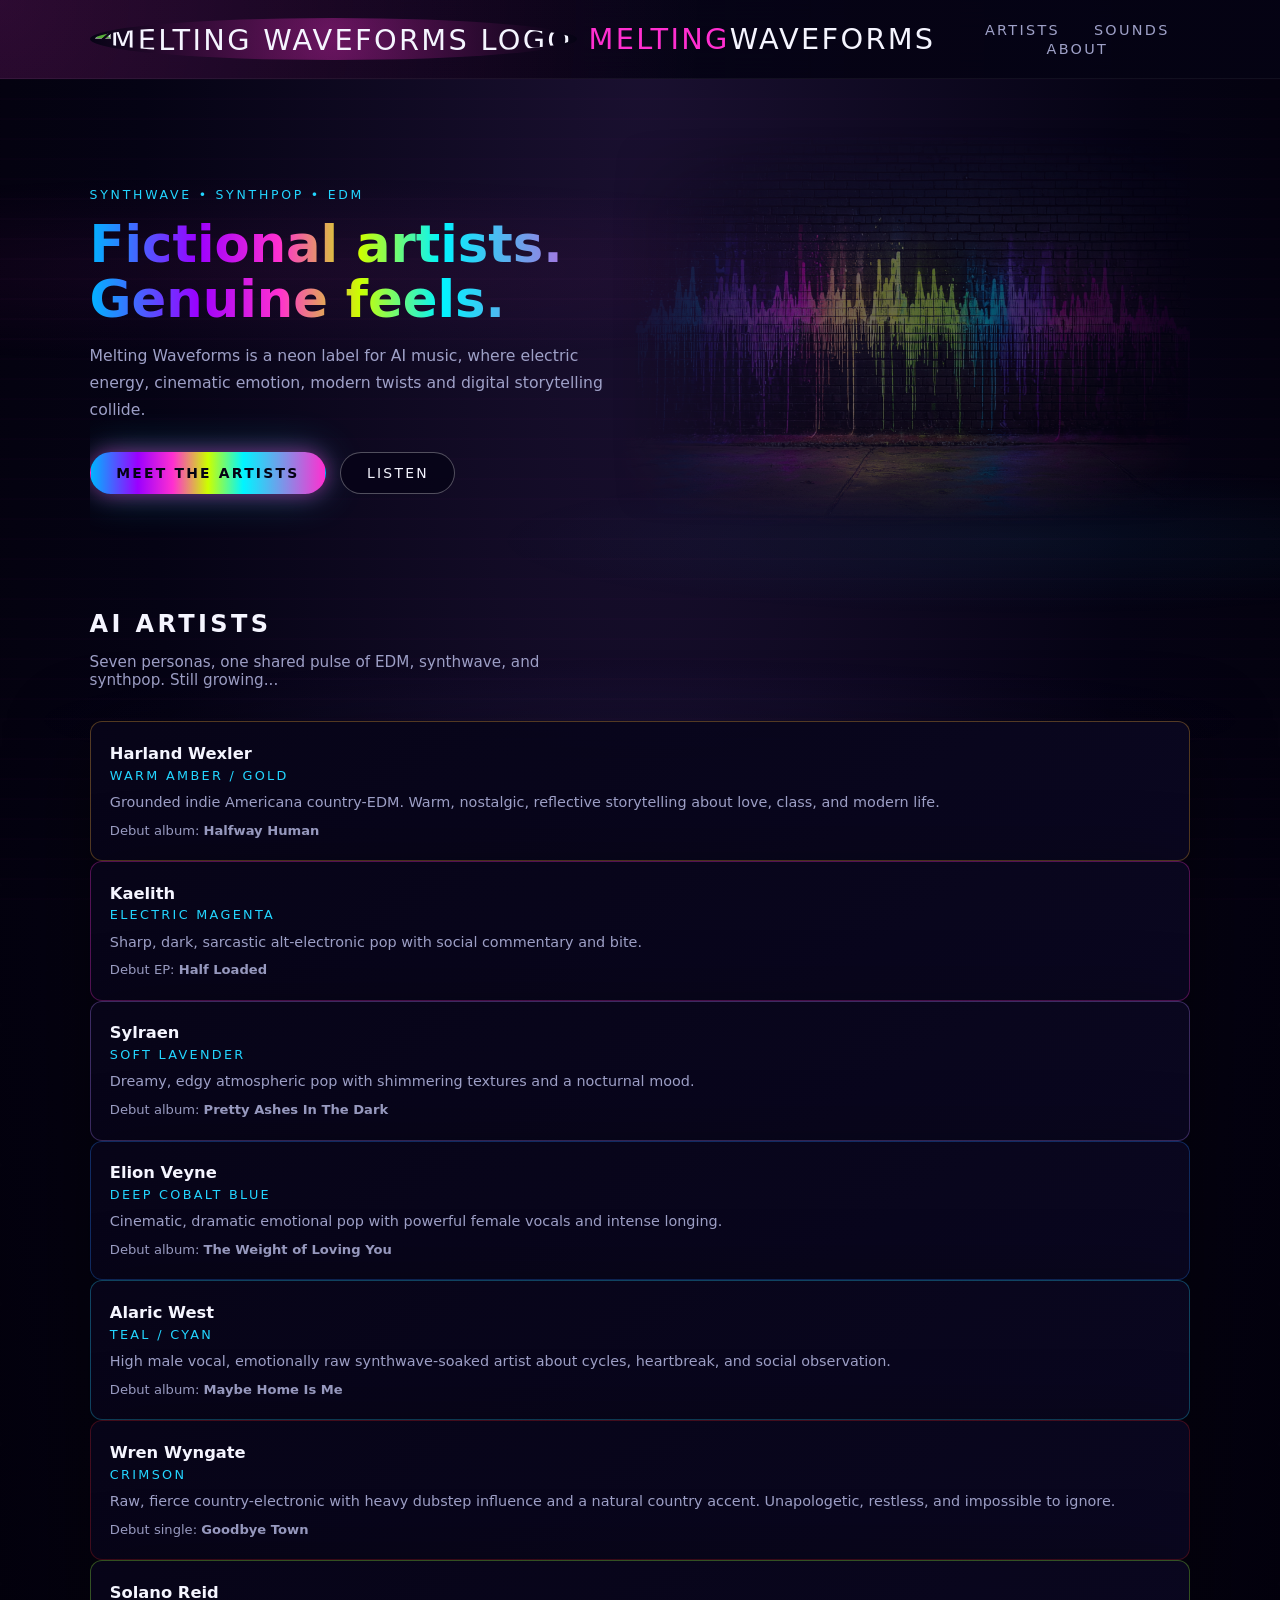
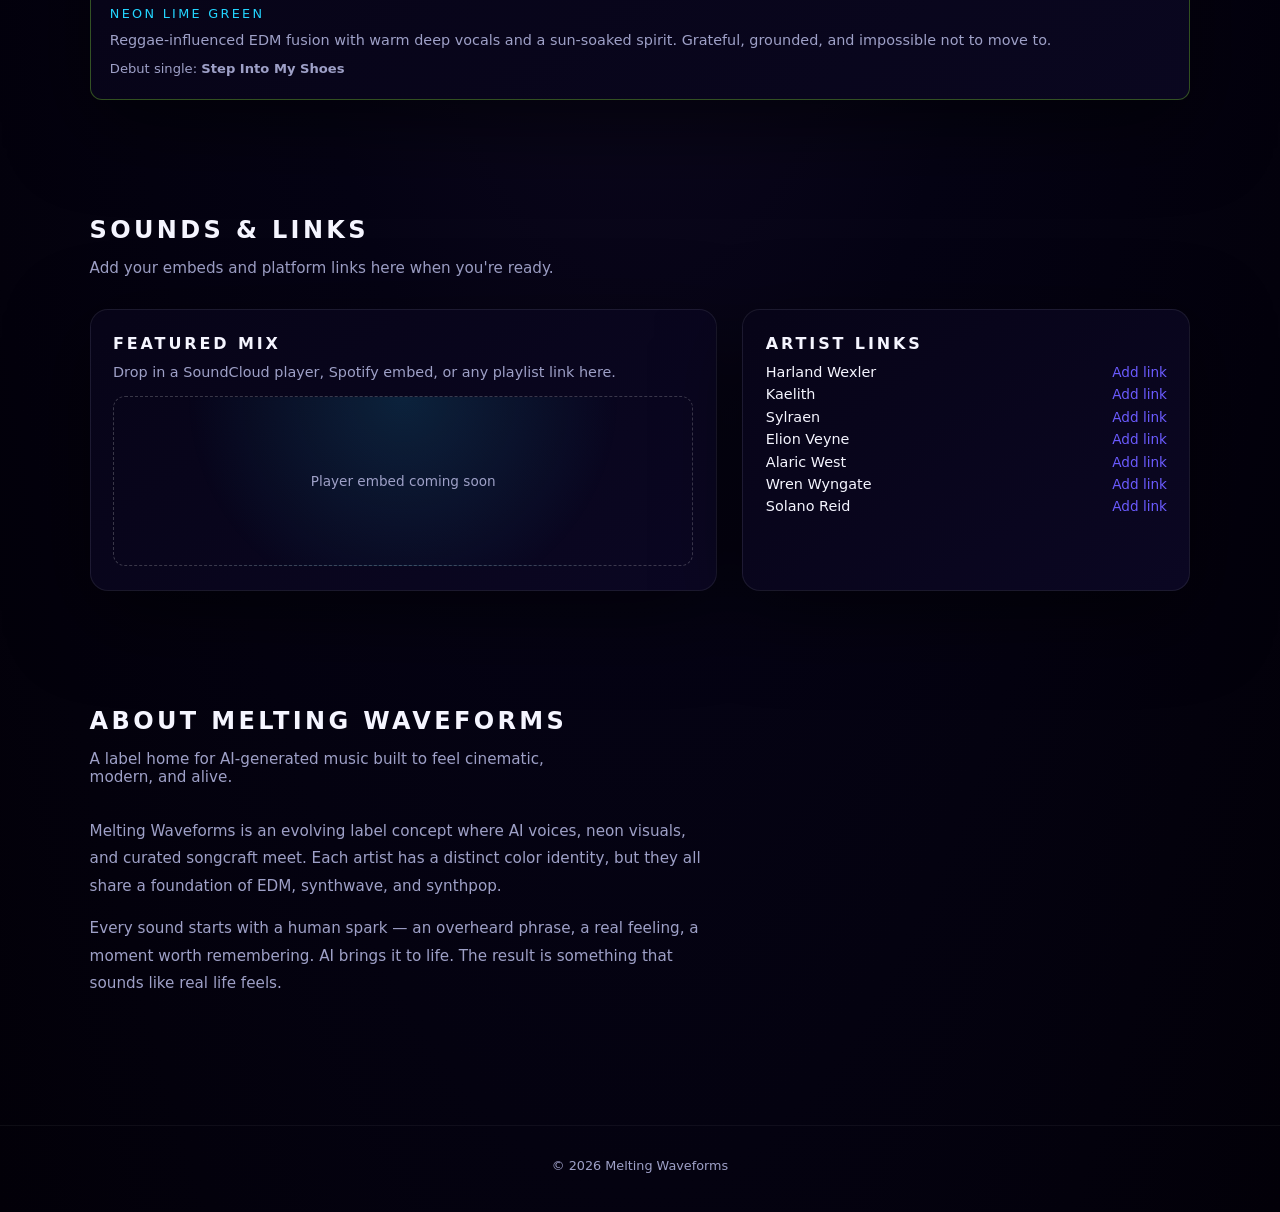
==== index.html @ 000f5b38 "Update index.html added google tag" ====
<!DOCTYPE html>
<html lang="en">
<head>
  <!-- Google tag (gtag.js) -->
<script async src="https://www.googletagmanager.com/gtag/js?id=G-TZS1TSNKHJ"></script>
<script>
  window.dataLayer = window.dataLayer || [];
  function gtag(){dataLayer.push(arguments);}
  gtag('js', new Date());

  gtag('config', 'G-TZS1TSNKHJ');
</script>
  <meta charset="UTF-8" />
  <meta name="viewport" content="width=device-width, initial-scale=1.0" />
  <title>Melting Waveforms</title>
  <meta name="description" content="Melting Waveforms exists somewhere between neon and static — a fictional(AI) label housing artists who sound like real life feels. Electronic at the core, human at the heart." />
  <link rel="stylesheet" href="styles.css" />
  <link rel="preconnect" href="https://fonts.googleapis.com">
  <link rel="preconnect" href="https://fonts.gstatic.com" crossorigin>
  <link href="https://fonts.googleapis.com/css2?family=Space+Grotesk:wght@400;500;700&family=Oxanium:wght@500;700&display=swap" rel="stylesheet">
</head>
<body>
  <div class="bg-grid"></div>
  <div class="bg-glow bg-glow-1"></div>
  <div class="bg-glow bg-glow-2"></div>

  <header class="site-header">
    <a class="logo" href="#top" aria-label="Melting Waveforms home">
      <img src="logo.png" alt="Melting Waveforms logo" class="logo-img" style="height: 42px; width: auto;" />
      <span>Melting</span> Waveforms
    </a>
    <nav class="nav">
      <a href="#artists">Artists</a>
      <a href="#sounds">Sounds</a>
      <a href="#about">About</a>
    </nav>
  </header>

  <main>
    <section class="hero" id="top">
      <div class="hero-content">
        <p class="tagline">Synthwave • Synthpop • EDM</p>
        <h1 class="hero-title">Fictional artists. <br>Genuine feels.</h1>
        <p class="hero-subtitle">
          Melting Waveforms is a neon label for AI music, where electric energy,
          cinematic emotion, modern twists and digital storytelling collide.
        </p>
        <div class="hero-cta">
          <a class="btn primary" href="#artists">Meet the artists</a>
          <a class="btn ghost" href="#sounds">Listen</a>
        </div>
      </div>
    </section>

    <section class="artists" id="artists">
      <h2 class="section-title">AI Artists</h2>
      <p class="section-subtitle">
        Seven personas, one shared pulse of EDM, synthwave, and synthpop. Still growing...
      </p>

      <a href="harland.html" style="text-decoration: none; color: inherit;">
        <article class="artist-card artist-harland">
        <h3>Harland Wexler</h3>
        <p class="artist-tag">Warm amber / gold</p>
        <p class="artist-desc">
        Grounded indie Americana country-EDM. Warm, nostalgic, reflective storytelling
        about love, class, and modern life.
        </p>
        <p class="artist-meta">Debut album: <strong>Halfway Human</strong></p>
        </article>
      </a>
      <a href="kaelith.html" style="text-decoration: none; color: inherit;">
        <article class="artist-card artist-kaelith">
          <h3>Kaelith</h3>
          <p class="artist-tag">Electric magenta</p>
          <p class="artist-desc">
            Sharp, dark, sarcastic alt-electronic pop with social commentary and bite.
          </p>
          <p class="artist-meta">Debut EP: <strong>Half Loaded</strong></p>
        </article>
        </a>
        <a href="sylraen.html" style="text-decoration: none; color: inherit;">
        <article class="artist-card artist-sylraen">
          <h3>Sylraen</h3>
          <p class="artist-tag">Soft lavender</p>
          <p class="artist-desc">
            Dreamy, edgy atmospheric pop with shimmering textures and a nocturnal mood.
          </p>
          <p class="artist-meta">Debut album: <strong>Pretty Ashes In The Dark</strong></p>
        </article>
        </a>
        <a href="elion.html" style="text-decoration: none; color: inherit;">
        <article class="artist-card artist-elion">
          <h3>Elion Veyne</h3>
          <p class="artist-tag">Deep cobalt blue</p>
          <p class="artist-desc">
            Cinematic, dramatic emotional pop with powerful female vocals and intense longing.
          </p>
          <p class="artist-meta">Debut album: <strong>The Weight of Loving You</strong></p>
        </article>
        </a>
        <a href="alaric.html" style="text-decoration: none; color: inherit;">
        <article class="artist-card artist-alaric">
          <h3>Alaric West</h3>
          <p class="artist-tag">Teal / cyan</p>
          <p class="artist-desc">
            High male vocal, emotionally raw synthwave-soaked artist about cycles, heartbreak,
            and social observation.
          </p>
          <p class="artist-meta">Debut album: <strong>Maybe Home Is Me</strong></p>
        </article>
        </a>
        <a href="wren.html" style="text-decoration: none; color: inherit;">
        <article class="artist-card artist-wren">
          <h3>Wren Wyngate</h3>
          <p class="artist-tag">Crimson</p>
          <p class="artist-desc">
            Raw, fierce country-electronic with heavy dubstep influence and a natural
            country accent. Unapologetic, restless, and impossible to ignore.
          </p>
          <p class="artist-meta">Debut single: <strong>Goodbye Town</strong></p>
        </article>
        </a>
        <a href="solano.html" style="text-decoration: none; color: inherit;">
        <article class="artist-card artist-solano">
          <h3>Solano Reid</h3>
          <p class="artist-tag">Neon lime green</p>
          <p class="artist-desc">
            Reggae-influenced EDM fusion with warm deep vocals and a sun-soaked spirit.
            Grateful, grounded, and impossible not to move to.
          </p>
          <p class="artist-meta">Debut single: <strong>Step Into My Shoes</strong></p>
        </article>
        </a>
      </div>
    </section>

    <section class="sounds" id="sounds">
      <h2 class="section-title">Sounds & Links</h2>
      <p class="section-subtitle">
        Add your embeds and platform links here when you're ready.
      </p>

      <div class="sounds-layout">
        <div class="sounds-panel">
          <h3>Featured mix</h3>
          <p>
            Drop in a SoundCloud player, Spotify embed, or any playlist link here.
          </p>
          <div class="player-placeholder">
            <span>Player embed coming soon</span>
          </div>
        </div>

        <div class="link-list">
          <h3>Artist links</h3>
          <ul>
            <li><span>Harland Wexler</span> <a href="#">Add link</a></li>
            <li><span>Kaelith</span> <a href="#">Add link</a></li>
            <li><span>Sylraen</span> <a href="#">Add link</a></li>
            <li><span>Elion Veyne</span> <a href="#">Add link</a></li>
            <li><span>Alaric West</span> <a href="#">Add link</a></li>
            <li><span>Wren Wyngate</span> <a href="#">Add link</a></li>
            <li><span>Solano Reid</span> <a href="#">Add link</a></li>
          </ul>
        </div>
      </div>
    </section>

    <section class="about" id="about">
      <h2 class="section-title">About Melting Waveforms</h2>
      <p class="section-subtitle">
        A label home for AI-generated music built to feel cinematic, modern, and alive.
      </p>
      <p class="about-text">
        Melting Waveforms is an evolving label concept where AI voices, neon visuals,
        and curated songcraft meet. Each artist has a distinct color identity, but they all
        share a foundation of EDM, synthwave, and synthpop.
      </p>
      <p class="about-text">
        Every sound starts with a human spark — an overheard phrase, a real feeling,
        a moment worth remembering. AI brings it to life. The result is something that
        sounds like real life feels.
      </p>
    </section>
  </main>

  <footer class="site-footer">
    <p>© <span id="year"></span> Melting Waveforms</p>
  </footer>

  <script>
    document.getElementById('year').textContent = new Date().getFullYear();

    const glow = document.createElement('div');
    glow.style.cssText = `
      position: fixed;
      width: 320px;
      height: 320px;
      border-radius: 50%;
      pointer-events: none;
      z-index: 9999;
      transform: translate(-50%, -50%);
      background: radial-gradient(circle, rgba(255,47,208,0.12) 0%, rgba(107,91,255,0.07) 40%, transparent 70%);
      transition: opacity 0.3s ease;
      opacity: 0;
    `;
    document.body.appendChild(glow);

    document.addEventListener('mousemove', (e) => {
      glow.style.left = e.clientX + 'px';
      glow.style.top = e.clientY + 'px';
      glow.style.opacity = '1';
    });

    document.addEventListener('mouseleave', () => {
      glow.style.opacity = '0';
    });
  </script>
</body>
</html>
---- styles.css ----
:root {
  --bg: #050314;
  --bg-alt: #09071f;
  --accent-1: #ff2fd0;
  --accent-2: #6b5bff;
  --accent-3: #23d5ff;
  --text: #f5f5ff;
  --muted: #9ea0c7;
  --border-subtle: rgba(255, 255, 255, 0.08);
  --radius-lg: 18px;
  --radius-md: 12px;
  --radius-pill: 999px;
  --shadow-soft: 0 24px 80px rgba(0, 0, 0, 0.55);
  --blur: 18px;
}

*,
*::before,
*::after {
  box-sizing: border-box;
}

html, body {
  margin: 0;
  padding: 0;
}

body {
  min-height: 100vh;
  font-family: system-ui, -apple-system, BlinkMacSystemFont, "Segoe UI", sans-serif;
  background: radial-gradient(ellipse at top, #1a1030 0%, #050314 55%, #020008 100%);
  color: var(--text);
  overflow-x: hidden;
}

/* Waveform background */
.bg-grid {
  position: fixed;
  inset: 0;
  pointer-events: none;
  z-index: -3;
  overflow: hidden;
}

.bg-grid::before {
  content: "";
  position: absolute;
  inset: 0;
  background:
    repeating-linear-gradient(
      180deg,
      transparent 0px,
      transparent 18px,
      rgba(255, 47, 208, 0.015) 18px,
      rgba(255, 47, 208, 0.015) 20px
    );
}

.bg-grid::after {
  content: "";
  position: absolute;
  inset: 0;
  background-image:
    radial-gradient(ellipse 80% 15% at 20% 30%, rgba(255,47,208,0.06) 0%, transparent 70%),
    radial-gradient(ellipse 60% 12% at 80% 60%, rgba(35,213,255,0.05) 0%, transparent 70%),
    radial-gradient(ellipse 70% 10% at 50% 80%, rgba(107,91,255,0.04) 0%, transparent 70%);
}

.bg-glow {
  display: none;
}

/* Header */
.site-header {
  position: sticky;
  top: 0;
  z-index: 20;
  display: grid;
  grid-template-columns: auto 1fr;
  align-items: center;
  padding: 18px 7vw;
  backdrop-filter: blur(18px);
  background: radial-gradient(circle at top left, rgba(255, 47, 208, 0.16), transparent 55%),
              linear-gradient(to right, rgba(5, 3, 20, 0.96), rgba(5, 3, 20, 0.9));
  border-bottom: 1px solid rgba(255, 255, 255, 0.05);
}

.nav {
  text-align: center;
}

.logo {
  font-family: system-ui, -apple-system, "Segoe UI", sans-serif;
  font-size: 1.8rem;
  letter-spacing: 0.08em;
  text-transform: uppercase;
  color: var(--text);
  text-decoration: none;
  display: flex;
  align-items: center;
}

.logo span {
  color: var(--accent-1);
}

@keyframes logoPulse {
  0%   { box-shadow: 0 0 20px rgba(255,47,208,0.8); }
  16%  { box-shadow: 0 0 25px rgba(255,102,0,0.8); }
  33%  { box-shadow: 0 0 25px rgba(204,255,0,0.8); }
  50%  { box-shadow: 0 0 25px rgba(0,245,255,0.8); }
  66%  { box-shadow: 0 0 25px rgba(107,91,255,0.8); }
  83%  { box-shadow: 0 0 25px rgba(255,47,208,0.8); }
  100% { box-shadow: 0 0 20px rgba(255,102,0,0.8); }
}

.logo-img {
  height: 52px;
  width: auto;
  vertical-align: middle;
  margin-right: 0.7rem;
  border-radius: 50%;
  background: radial-gradient(circle, rgba(255,47,208,0.35), rgba(5,3,20,0.95));
  padding: 5px;
  animation: logoPulse 3s ease-in-out infinite;
}

.nav a {
  margin-left: 1.8rem;
  font-size: 0.9rem;
  text-decoration: none;
  text-transform: uppercase;
  letter-spacing: 0.16em;
  color: var(--muted);
  position: relative;
  transition: color 0.2s ease;
}

.nav a::after {
  content: "";
  position: absolute;
  left: 0;
  bottom: -6px;
  width: 0;
  height: 2px;
  border-radius: 999px;
  background: linear-gradient(90deg, var(--accent-1), var(--accent-3));
  transition: width 0.22s ease-out;
}

.nav a:hover {
  color: var(--text);
}

.nav a:hover::after {
  width: 100%;
}

/* Hero */
main {
  padding: 0 7vw 72px;
}

.hero {
  padding: 96px 0 80px;
  display: flex;
  align-items: center;
  position: relative;
  overflow: hidden;
}

.hero::after {
  content: "";
  position: absolute;
  right: -2vw;
  top: 50%;
  transform: translateY(-50%);
  width: 55%;
  height: 90%;
  background-image: url('header_background.png');
  background-size: cover;
  background-position: center;
  background-repeat: no-repeat;
  opacity: 0.4;
  mask-image: linear-gradient(to right, transparent 0%, black 35%, black 70%, transparent 100%),
              linear-gradient(to bottom, transparent 5%, black 25%, black 75%, transparent 95%);
  -webkit-mask-image: linear-gradient(to right, transparent 0%, black 35%, black 60%, transparent 100%),
              linear-gradient(to bottom, transparent 5%, black 25%, black 75%, transparent 95%);
  mask-composite: intersect;
  -webkit-mask-composite: source-in;
  animation: shimmer 4s ease-in-out infinite;
  pointer-events: none;
  z-index: 0;
}

@keyframes shimmer {
  0%   { opacity: 0.3; filter: brightness(0.9) saturate(1); }
  50%  { opacity: 0.5; filter: brightness(1.2) saturate(1.4); }
  100% { opacity: 0.3; filter: brightness(0.9) saturate(1); }
}

.hero-content {
  max-width: 700px;
  position: relative;
  z-index: 1;
}

.tagline {
  text-transform: uppercase;
  letter-spacing: 0.22em;
  font-size: 0.78rem;
  color: var(--accent-3);
  margin-bottom: 0.9rem;
}

.hero-title {
  font-family: system-ui, -apple-system, "Segoe UI", sans-serif;
  font-weight: 700;
  font-size: clamp(2.4rem, 4vw, 3.6rem);
  line-height: 1.08;
  margin: 0 0 1rem;
  background: linear-gradient(90deg, 
    #00b4ff 0%,
    #9b00ff 20%,
    #ff2fd0 35%,
    #ccff00 50%,
    #00f5ff 65%,
    #ff2fd0 100%
  );
  -webkit-background-clip: text;
  background-clip: text;
  color: transparent;
}

.hero-subtitle {
  font-size: 0.98rem;
  line-height: 1.7;
  color: var(--muted);
  max-width: 540px;
}

.hero-cta {
  display: flex;
  flex-wrap: wrap;
  gap: 0.9rem;
  margin-top: 1.8rem;
}

.btn {
  display: inline-flex;
  align-items: center;
  justify-content: center;
  padding: 0.75rem 1.6rem;
  border-radius: var(--radius-pill);
  border: 1px solid transparent;
  font-size: 0.87rem;
  letter-spacing: 0.16em;
  text-transform: uppercase;
  text-decoration: none;
  cursor: pointer;
  transition: transform 0.15s ease, box-shadow 0.15s ease, background 0.2s ease, border-color 0.2s ease, color 0.2s ease;
}

.btn.primary {
  background: linear-gradient(90deg,
    #00b4ff 0%,
    #9b00ff 20%,
    #ff2fd0 35%,
    #ccff00 50%,
    #00f5ff 65%,
    #ff2fd0 100%
  );
  color: #050314;
  box-shadow: 0 0 20px rgba(255,47,208,0.5), 0 0 40px rgba(0,245,255,0.3);
  font-weight: 700;
}

.btn.primary:hover {
  transform: translateY(-2px);
  box-shadow: 0 0 30px rgba(255,47,208,0.7), 0 0 60px rgba(0,245,255,0.4);
}

.btn.ghost {
  border-color: rgba(255, 255, 255, 0.3);
  color: var(--text);
  background: rgba(7, 4, 24, 0.9);
}

.btn.ghost:hover {
  background: rgba(16, 9, 45, 0.95);
  border-color: var(--accent-2);
}

/* Sections */
.section-title {
  font-family: system-ui, -apple-system, "Segoe UI", sans-serif;
  font-size: 1.5rem;
  letter-spacing: 0.14em;
  text-transform: uppercase;
  margin-bottom: 0.5rem;
}

.section-subtitle {
  font-size: 0.95rem;
  color: var(--muted);
  max-width: 520px;
  margin-bottom: 2rem;
}

/* Artists */
.artists {
  padding: 16px 0 64px;
}

.artist-grid {
  display: grid;
  grid-template-columns: repeat(auto-fit, minmax(210px, 1fr));
  gap: 1.4rem;
}

.artist-card {
  padding: 1.35rem 1.2rem 1.4rem;
  border-radius: var(--radius-md);
  background: linear-gradient(145deg, rgba(7, 4, 24, 0.98), rgba(10, 7, 32, 0.98));
  border: 1px solid var(--border-subtle);
  box-shadow: var(--shadow-soft);
  position: relative;
  overflow: hidden;
  transition: transform 0.2s ease, box-shadow 0.2s ease;
}

/* Individual artist card colors */
.artist-harland {
  border-color: rgba(255, 180, 50, 0.3);
}
.artist-harland:hover {
  box-shadow: 0 0 30px rgba(255, 180, 50, 0.2);
}

.artist-kaelith {
  border-color: rgba(255, 47, 208, 0.3);
}
.artist-kaelith:hover {
  box-shadow: 0 0 30px rgba(255, 47, 208, 0.2);
}

.artist-sylraen {
  border-color: rgba(180, 130, 255, 0.3);
}
.artist-sylraen:hover {
  box-shadow: 0 0 30px rgba(180, 130, 255, 0.2);
}

.artist-elion {
  border-color: rgba(35, 130, 255, 0.3);
}
.artist-elion:hover {
  box-shadow: 0 0 30px rgba(35, 130, 255, 0.2);
}

.artist-alaric {
  border-color: rgba(35, 213, 255, 0.3);
}
.artist-alaric:hover {
  box-shadow: 0 0 30px rgba(35, 213, 255, 0.2);
}

.artist-wren {
  border-color: rgba(200, 30, 30, 0.3);
}
.artist-wren:hover {
  box-shadow: 0 0 30px rgba(200, 30, 30, 0.2);
}

.artist-solano {
  border-color: rgba(150, 255, 50, 0.3);
}
.artist-solano:hover {
  box-shadow: 0 0 30px rgba(150, 255, 50, 0.2);
}

.artist-card:hover {
  transform: translateY(-3px);
}

.artist-card h3 {
  margin: 0 0 0.3rem;
  font-size: 1.02rem;
}

.artist-tag {
  margin: 0 0 0.7rem;
  font-size: 0.8rem;
  text-transform: uppercase;
  letter-spacing: 0.18em;
  color: var(--accent-3);
}

.artist-desc {
  margin: 0 0 0.8rem;
  font-size: 0.9rem;
  color: var(--muted);
}

.artist-meta {
  font-size: 0.82rem;
  color: var(--muted);
  margin: 0;
}

/* Sounds */
.sounds {
  padding: 32px 0 64px;
}

.sounds-layout {
  display: grid;
  grid-template-columns: minmax(0, 1.4fr) minmax(0, 1fr);
  gap: 1.6rem;
}

.sounds-panel,
.link-list {
  border-radius: var(--radius-lg);
  background: linear-gradient(145deg, rgba(7, 4, 24, 0.98), rgba(11, 7, 35, 0.98));
  border: 1px solid var(--border-subtle);
  box-shadow: var(--shadow-soft);
  padding: 1.5rem 1.4rem;
}

.sounds-panel h3,
.link-list h3 {
  margin: 0 0 0.7rem;
  font-size: 1rem;
  text-transform: uppercase;
  letter-spacing: 0.18em;
}

.sounds-panel p {
  margin: 0 0 1rem;
  font-size: 0.9rem;
  color: var(--muted);
}

.player-placeholder {
  border-radius: var(--radius-md);
  border: 1px dashed rgba(255, 255, 255, 0.2);
  min-height: 170px;
  display: flex;
  align-items: center;
  justify-content: center;
  color: var(--muted);
  font-size: 0.85rem;
  background: radial-gradient(circle at top, rgba(35, 213, 255, 0.14), transparent 65%);
}

.link-list ul {
  list-style: none;
  padding: 0;
  margin: 0.3rem 0 0;
  display: grid;
  gap: 0.4rem;
}

.link-list li {
  display: flex;
  justify-content: space-between;
  font-size: 0.9rem;
  color: var(--muted);
}

.link-list span {
  color: var(--text);
}

.link-list a {
  color: var(--accent-2);
  text-decoration: none;
  font-size: 0.85rem;
}

.link-list a:hover {
  text-decoration: underline;
}

/* About */
.about {
  padding: 32px 0 40px;
}

.about-text {
  max-width: 620px;
  font-size: 0.95rem;
  color: var(--muted);
  line-height: 1.8;
}

/* Footer */
.site-footer {
  padding: 20px 7vw 26px;
  border-top: 1px solid rgba(255, 255, 255, 0.05);
  font-size: 0.8rem;
  color: var(--muted);
  text-align: center;
}

/* Responsive */
@media (max-width: 800px) {
  .site-header {
    padding-inline: 5vw;
  }

  main {
    padding-inline: 5vw;
  }

  .hero {
    padding-top: 72px;
  }

  .nav a {
    margin-left: 1.1rem;
    font-size: 0.78rem;
  }

  .sounds-layout {
    grid-template-columns: 1fr;
  }
}

@media (max-width: 560px) {
  .site-header {
    grid-template-columns: 1fr;
    justify-items: center;
    gap: 0.6rem;
  }

  .nav a {
    margin-left: 0;
    margin-right: 1.1rem;
  }

  .hero-cta {
    flex-direction: column;
    align-items: flex-start;
  }
}
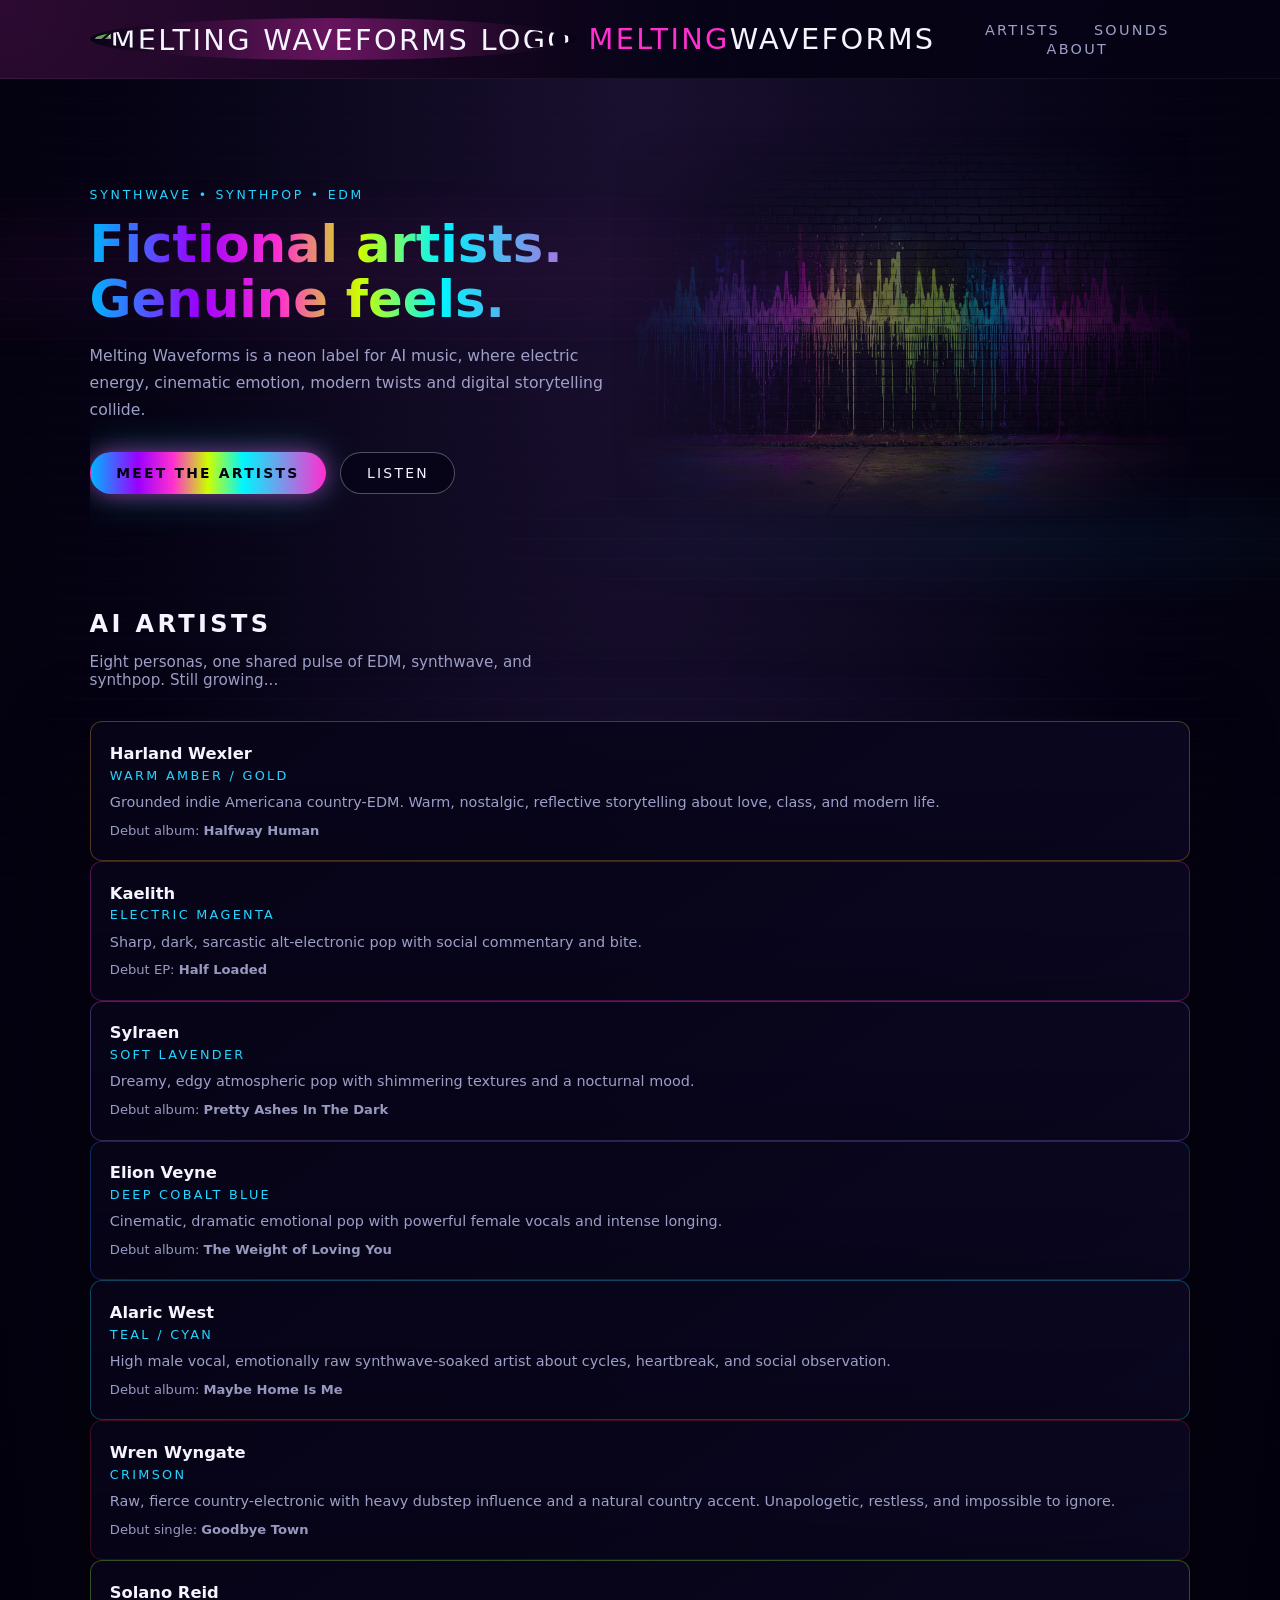
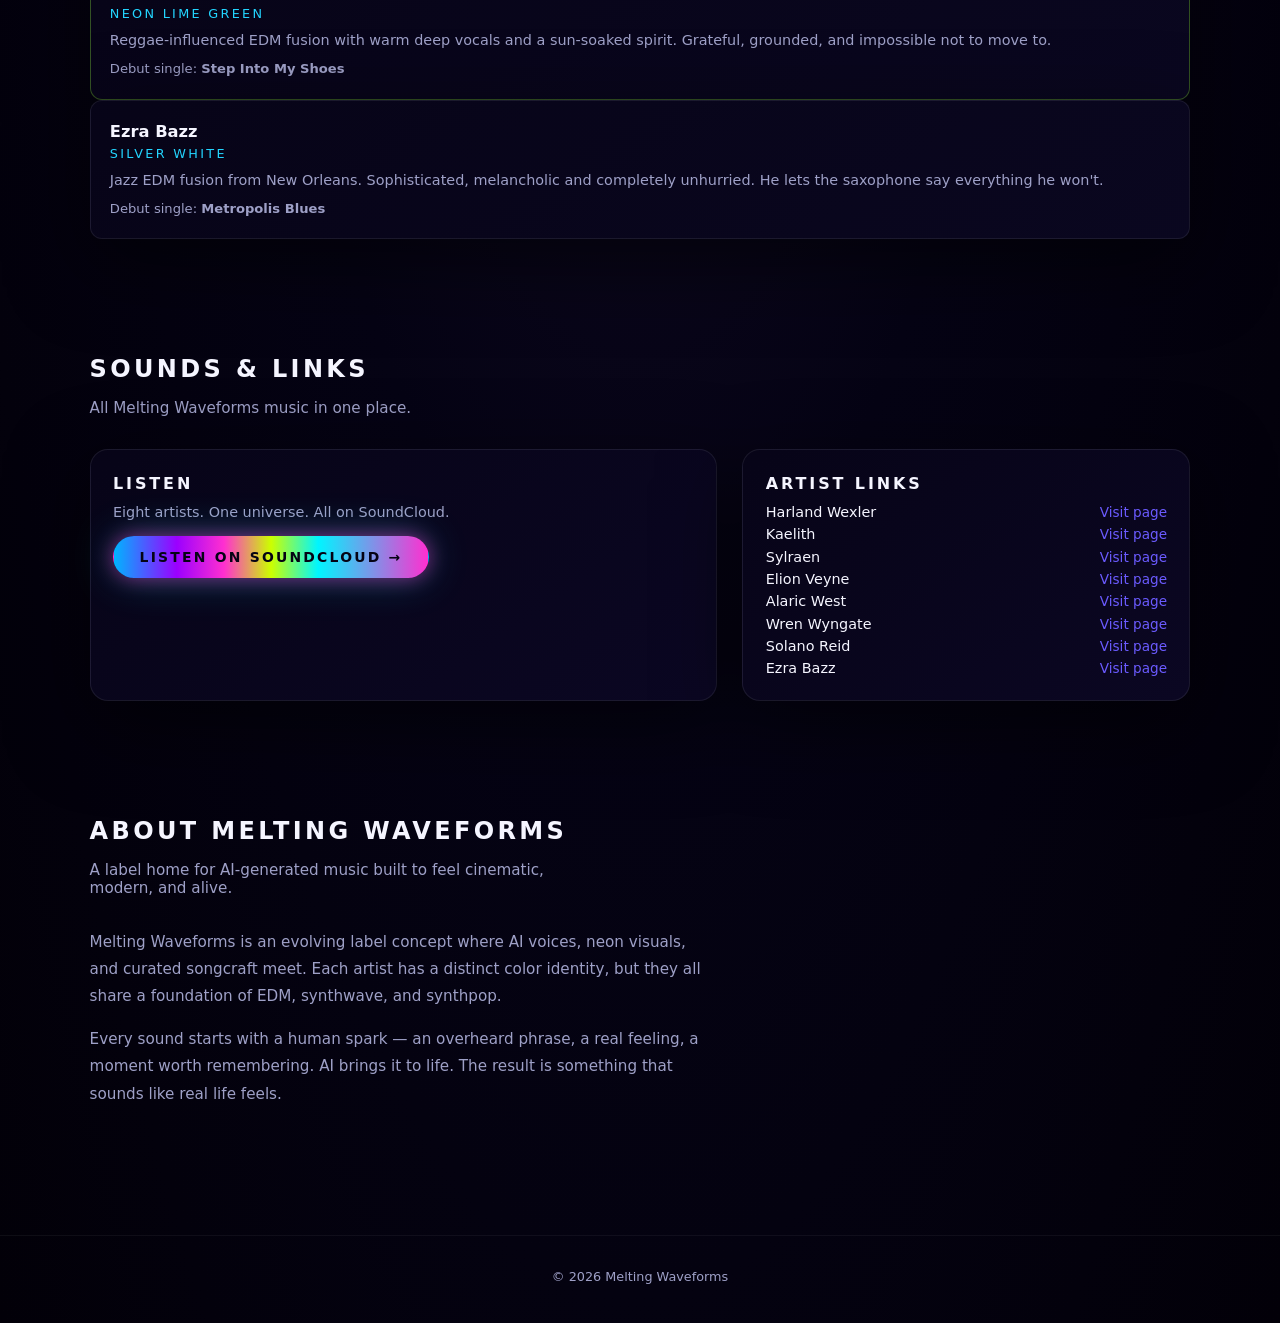
==== commit c72ebf27: "Update index.html added ezra" ====
--- a/index.html
+++ b/index.html
@@ -55,7 +55,7 @@
     <section class="artists" id="artists">
       <h2 class="section-title">AI Artists</h2>
       <p class="section-subtitle">
-        Seven personas, one shared pulse of EDM, synthwave, and synthpop. Still growing...
+        Eight personas, one shared pulse of EDM, synthwave, and synthpop. Still growing...
       </p>
 
       <a href="harland.html" style="text-decoration: none; color: inherit;">
@@ -132,40 +132,45 @@
           <p class="artist-meta">Debut single: <strong>Step Into My Shoes</strong></p>
         </article>
         </a>
+      <a href="ezra.html" style="text-decoration: none; color: inherit;">
+      <article class="artist-card artist-ezra">
+        <h3>Ezra Bazz</h3>
+        <p class="artist-tag">Silver white</p>
+        <p class="artist-desc">
+      Jazz EDM fusion from New Orleans. Sophisticated, melancholic and completely unhurried. He lets the saxophone say everything he won't.
+      </p>
+      <p class="artist-meta">Debut single: <strong>Metropolis Blues</strong></p>
+    </article>
+    </a>
       </div>
     </section>
 
     <section class="sounds" id="sounds">
-      <h2 class="section-title">Sounds & Links</h2>
-      <p class="section-subtitle">
-        Add your embeds and platform links here when you're ready.
-      </p>
-
-      <div class="sounds-layout">
-        <div class="sounds-panel">
-          <h3>Featured mix</h3>
-          <p>
-            Drop in a SoundCloud player, Spotify embed, or any playlist link here.
-          </p>
-          <div class="player-placeholder">
-            <span>Player embed coming soon</span>
-          </div>
-        </div>
-
-        <div class="link-list">
-          <h3>Artist links</h3>
-          <ul>
-            <li><span>Harland Wexler</span> <a href="#">Add link</a></li>
-            <li><span>Kaelith</span> <a href="#">Add link</a></li>
-            <li><span>Sylraen</span> <a href="#">Add link</a></li>
-            <li><span>Elion Veyne</span> <a href="#">Add link</a></li>
-            <li><span>Alaric West</span> <a href="#">Add link</a></li>
-            <li><span>Wren Wyngate</span> <a href="#">Add link</a></li>
-            <li><span>Solano Reid</span> <a href="#">Add link</a></li>
-          </ul>
-        </div>
-      </div>
-    </section>
+  <h2 class="section-title">Sounds & Links</h2>
+  <p class="section-subtitle">
+    All Melting Waveforms music in one place.
+  </p>
+  <div class="sounds-layout">
+    <div class="sounds-panel">
+      <h3>Listen</h3>
+      <p>Eight artists. One universe. All on SoundCloud.</p>
+      <a href="https://soundcloud.com/melting-waveforms" target="_blank" class="btn primary">Listen on SoundCloud →</a>
+    </div>
+    <div class="link-list">
+      <h3>Artist Links</h3>
+      <ul>
+        <li><span>Harland Wexler</span> <a href="harland.html">Visit page</a></li>
+        <li><span>Kaelith</span> <a href="kaelith.html">Visit page</a></li>
+        <li><span>Sylraen</span> <a href="sylraen.html">Visit page</a></li>
+        <li><span>Elion Veyne</span> <a href="elion.html">Visit page</a></li>
+        <li><span>Alaric West</span> <a href="alaric.html">Visit page</a></li>
+        <li><span>Wren Wyngate</span> <a href="wren.html">Visit page</a></li>
+        <li><span>Solano Reid</span> <a href="solano.html">Visit page</a></li>
+        <li><span>Ezra Bazz</span> <a href="ezra.html">Visit page</a></li>
+      </ul>
+    </div>
+  </div>
+</section>
 
     <section class="about" id="about">
       <h2 class="section-title">About Melting Waveforms</h2>
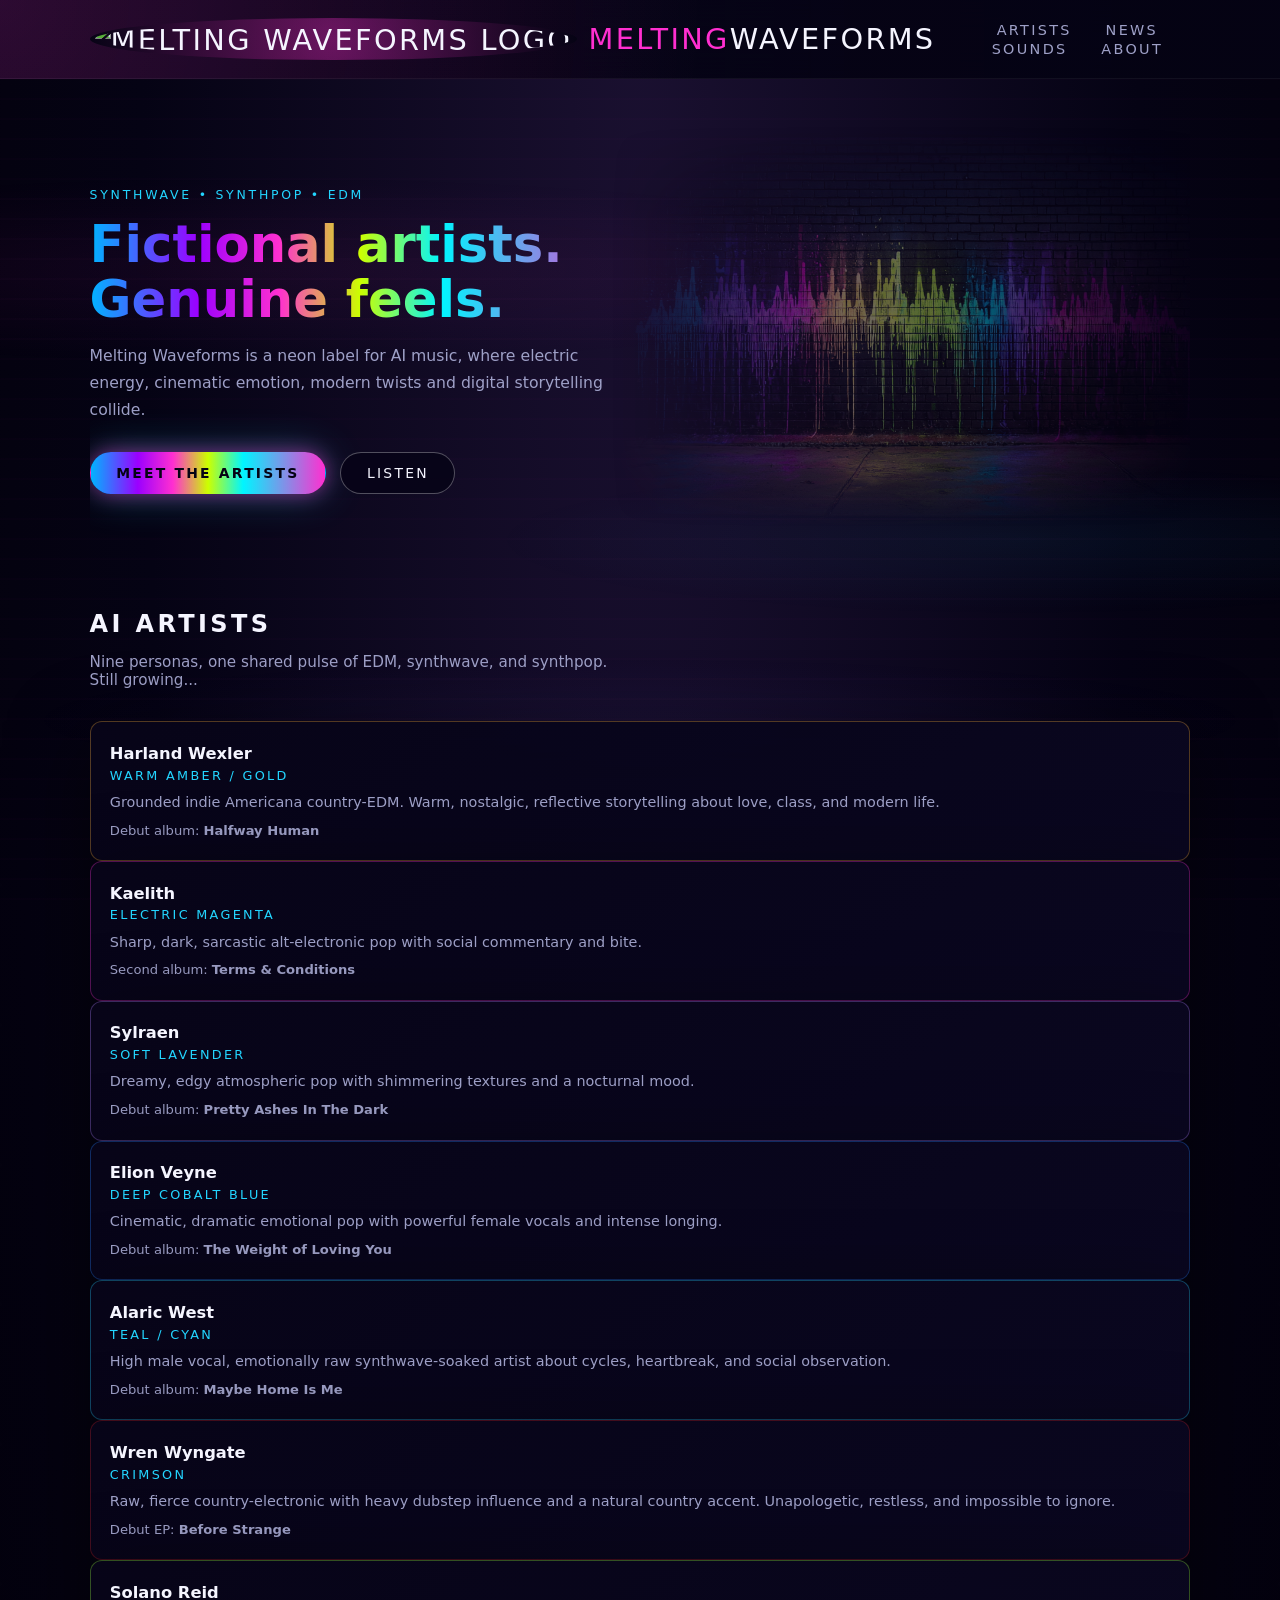
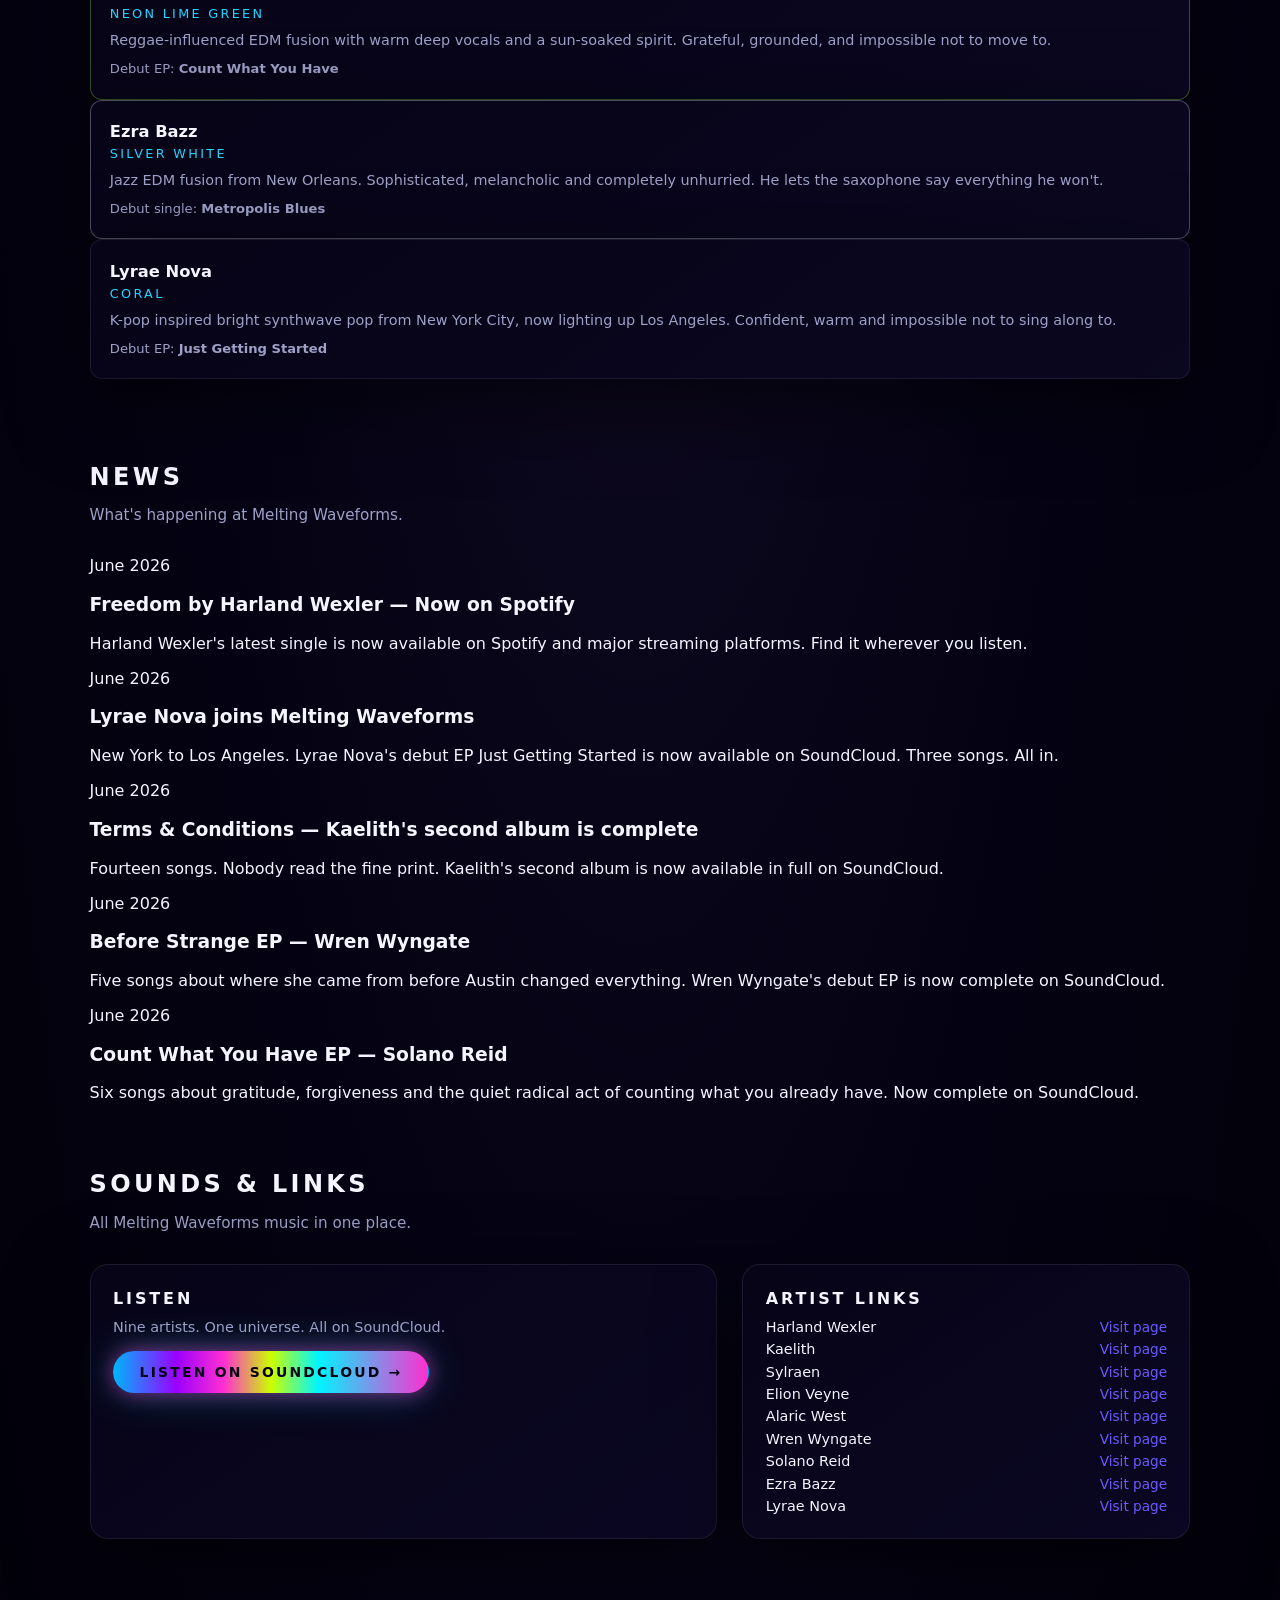
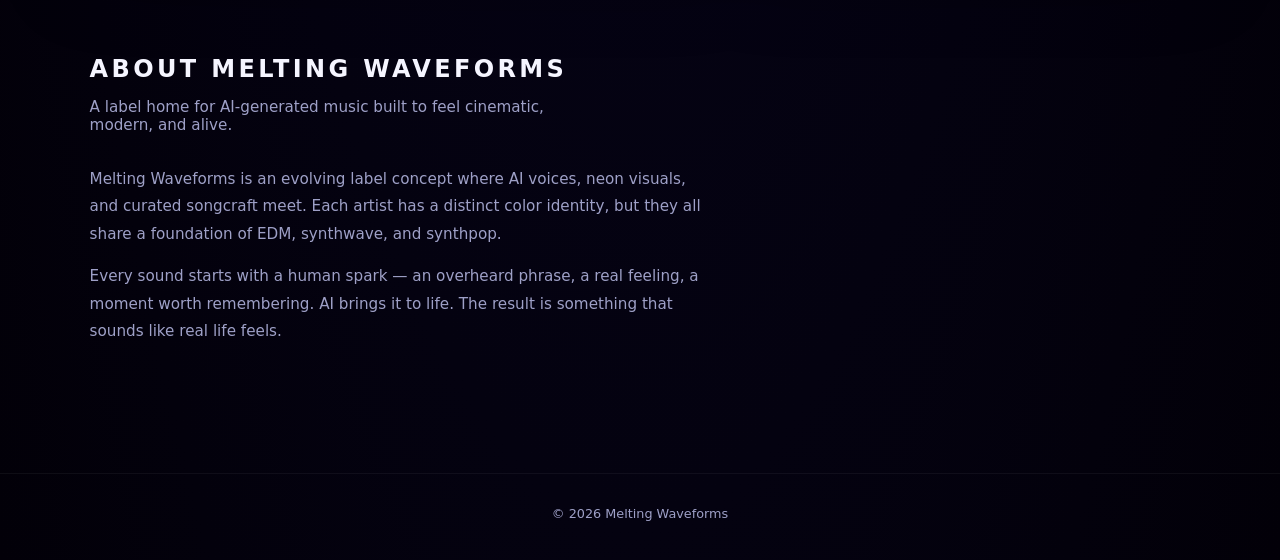
==== commit 64f46f30: "Update index.html updated for lyrae" ====
--- a/index.html
+++ b/index.html
@@ -7,7 +7,6 @@
   window.dataLayer = window.dataLayer || [];
   function gtag(){dataLayer.push(arguments);}
   gtag('js', new Date());
-
   gtag('config', 'G-TZS1TSNKHJ');
 </script>
   <meta charset="UTF-8" />
@@ -31,6 +30,7 @@
     </a>
     <nav class="nav">
       <a href="#artists">Artists</a>
+      <a href="#news">News</a>
       <a href="#sounds">Sounds</a>
       <a href="#about">About</a>
     </nav>
@@ -55,138 +55,162 @@
     <section class="artists" id="artists">
       <h2 class="section-title">AI Artists</h2>
       <p class="section-subtitle">
-        Eight personas, one shared pulse of EDM, synthwave, and synthpop. Still growing...
+        Nine personas, one shared pulse of EDM, synthwave, and synthpop. Still growing...
       </p>
 
       <a href="harland.html" style="text-decoration: none; color: inherit;">
         <article class="artist-card artist-harland">
-        <h3>Harland Wexler</h3>
-        <p class="artist-tag">Warm amber / gold</p>
-        <p class="artist-desc">
-        Grounded indie Americana country-EDM. Warm, nostalgic, reflective storytelling
-        about love, class, and modern life.
-        </p>
-        <p class="artist-meta">Debut album: <strong>Halfway Human</strong></p>
-        </article>
-      </a>
+          <h3>Harland Wexler</h3>
+          <p class="artist-tag">Warm amber / gold</p>
+          <p class="artist-desc">Grounded indie Americana country-EDM. Warm, nostalgic, reflective storytelling about love, class, and modern life.</p>
+          <p class="artist-meta">Debut album: <strong>Halfway Human</strong></p>
+        </article>
+      </a>
+
       <a href="kaelith.html" style="text-decoration: none; color: inherit;">
         <article class="artist-card artist-kaelith">
           <h3>Kaelith</h3>
           <p class="artist-tag">Electric magenta</p>
-          <p class="artist-desc">
-            Sharp, dark, sarcastic alt-electronic pop with social commentary and bite.
-          </p>
-          <p class="artist-meta">Debut EP: <strong>Half Loaded</strong></p>
-        </article>
-        </a>
-        <a href="sylraen.html" style="text-decoration: none; color: inherit;">
+          <p class="artist-desc">Sharp, dark, sarcastic alt-electronic pop with social commentary and bite.</p>
+          <p class="artist-meta">Second album: <strong>Terms & Conditions</strong></p>
+        </article>
+      </a>
+
+      <a href="sylraen.html" style="text-decoration: none; color: inherit;">
         <article class="artist-card artist-sylraen">
           <h3>Sylraen</h3>
           <p class="artist-tag">Soft lavender</p>
-          <p class="artist-desc">
-            Dreamy, edgy atmospheric pop with shimmering textures and a nocturnal mood.
-          </p>
+          <p class="artist-desc">Dreamy, edgy atmospheric pop with shimmering textures and a nocturnal mood.</p>
           <p class="artist-meta">Debut album: <strong>Pretty Ashes In The Dark</strong></p>
         </article>
-        </a>
-        <a href="elion.html" style="text-decoration: none; color: inherit;">
+      </a>
+
+      <a href="elion.html" style="text-decoration: none; color: inherit;">
         <article class="artist-card artist-elion">
           <h3>Elion Veyne</h3>
           <p class="artist-tag">Deep cobalt blue</p>
-          <p class="artist-desc">
-            Cinematic, dramatic emotional pop with powerful female vocals and intense longing.
-          </p>
+          <p class="artist-desc">Cinematic, dramatic emotional pop with powerful female vocals and intense longing.</p>
           <p class="artist-meta">Debut album: <strong>The Weight of Loving You</strong></p>
         </article>
-        </a>
-        <a href="alaric.html" style="text-decoration: none; color: inherit;">
+      </a>
+
+      <a href="alaric.html" style="text-decoration: none; color: inherit;">
         <article class="artist-card artist-alaric">
           <h3>Alaric West</h3>
           <p class="artist-tag">Teal / cyan</p>
-          <p class="artist-desc">
-            High male vocal, emotionally raw synthwave-soaked artist about cycles, heartbreak,
-            and social observation.
-          </p>
+          <p class="artist-desc">High male vocal, emotionally raw synthwave-soaked artist about cycles, heartbreak, and social observation.</p>
           <p class="artist-meta">Debut album: <strong>Maybe Home Is Me</strong></p>
         </article>
-        </a>
-        <a href="wren.html" style="text-decoration: none; color: inherit;">
+      </a>
+
+      <a href="wren.html" style="text-decoration: none; color: inherit;">
         <article class="artist-card artist-wren">
           <h3>Wren Wyngate</h3>
           <p class="artist-tag">Crimson</p>
-          <p class="artist-desc">
-            Raw, fierce country-electronic with heavy dubstep influence and a natural
-            country accent. Unapologetic, restless, and impossible to ignore.
-          </p>
-          <p class="artist-meta">Debut single: <strong>Goodbye Town</strong></p>
-        </article>
-        </a>
-        <a href="solano.html" style="text-decoration: none; color: inherit;">
+          <p class="artist-desc">Raw, fierce country-electronic with heavy dubstep influence and a natural country accent. Unapologetic, restless, and impossible to ignore.</p>
+          <p class="artist-meta">Debut EP: <strong>Before Strange</strong></p>
+        </article>
+      </a>
+
+      <a href="solano.html" style="text-decoration: none; color: inherit;">
         <article class="artist-card artist-solano">
           <h3>Solano Reid</h3>
           <p class="artist-tag">Neon lime green</p>
-          <p class="artist-desc">
-            Reggae-influenced EDM fusion with warm deep vocals and a sun-soaked spirit.
-            Grateful, grounded, and impossible not to move to.
-          </p>
-          <p class="artist-meta">Debut single: <strong>Step Into My Shoes</strong></p>
-        </article>
-        </a>
+          <p class="artist-desc">Reggae-influenced EDM fusion with warm deep vocals and a sun-soaked spirit. Grateful, grounded, and impossible not to move to.</p>
+          <p class="artist-meta">Debut EP: <strong>Count What You Have</strong></p>
+        </article>
+      </a>
+
       <a href="ezra.html" style="text-decoration: none; color: inherit;">
-      <article class="artist-card artist-ezra">
-        <h3>Ezra Bazz</h3>
-        <p class="artist-tag">Silver white</p>
-        <p class="artist-desc">
-      Jazz EDM fusion from New Orleans. Sophisticated, melancholic and completely unhurried. He lets the saxophone say everything he won't.
-      </p>
-      <p class="artist-meta">Debut single: <strong>Metropolis Blues</strong></p>
-    </article>
-    </a>
+        <article class="artist-card artist-ezra">
+          <h3>Ezra Bazz</h3>
+          <p class="artist-tag">Silver white</p>
+          <p class="artist-desc">Jazz EDM fusion from New Orleans. Sophisticated, melancholic and completely unhurried. He lets the saxophone say everything he won't.</p>
+          <p class="artist-meta">Debut single: <strong>Metropolis Blues</strong></p>
+        </article>
+      </a>
+
+      <a href="lyrae.html" style="text-decoration: none; color: inherit;">
+        <article class="artist-card artist-lyrae">
+          <h3>Lyrae Nova</h3>
+          <p class="artist-tag">Coral</p>
+          <p class="artist-desc">K-pop inspired bright synthwave pop from New York City, now lighting up Los Angeles. Confident, warm and impossible not to sing along to.</p>
+          <p class="artist-meta">Debut EP: <strong>Just Getting Started</strong></p>
+        </article>
+      </a>
+    </section>
+
+    <section class="announcements" id="news">
+      <div class="announcements-inner">
+        <h2 class="section-title">News</h2>
+        <p class="section-subtitle">What's happening at Melting Waveforms.</p>
+        <div class="announcements-list">
+
+          <article class="announcement-card">
+            <span class="announcement-date">June 2026</span>
+            <h3 class="announcement-headline">Freedom by Harland Wexler — Now on Spotify</h3>
+            <p class="announcement-body">Harland Wexler's latest single is now available on Spotify and major streaming platforms. Find it wherever you listen.</p>
+          </article>
+
+          <article class="announcement-card">
+            <span class="announcement-date">June 2026</span>
+            <h3 class="announcement-headline">Lyrae Nova joins Melting Waveforms</h3>
+            <p class="announcement-body">New York to Los Angeles. Lyrae Nova's debut EP Just Getting Started is now available on SoundCloud. Three songs. All in.</p>
+          </article>
+
+          <article class="announcement-card">
+            <span class="announcement-date">June 2026</span>
+            <h3 class="announcement-headline">Terms & Conditions — Kaelith's second album is complete</h3>
+            <p class="announcement-body">Fourteen songs. Nobody read the fine print. Kaelith's second album is now available in full on SoundCloud.</p>
+          </article>
+
+          <article class="announcement-card">
+            <span class="announcement-date">June 2026</span>
+            <h3 class="announcement-headline">Before Strange EP — Wren Wyngate</h3>
+            <p class="announcement-body">Five songs about where she came from before Austin changed everything. Wren Wyngate's debut EP is now complete on SoundCloud.</p>
+          </article>
+
+          <article class="announcement-card">
+            <span class="announcement-date">June 2026</span>
+            <h3 class="announcement-headline">Count What You Have EP — Solano Reid</h3>
+            <p class="announcement-body">Six songs about gratitude, forgiveness and the quiet radical act of counting what you already have. Now complete on SoundCloud.</p>
+          </article>
+
+        </div>
       </div>
     </section>
 
     <section class="sounds" id="sounds">
-  <h2 class="section-title">Sounds & Links</h2>
-  <p class="section-subtitle">
-    All Melting Waveforms music in one place.
-  </p>
-  <div class="sounds-layout">
-    <div class="sounds-panel">
-      <h3>Listen</h3>
-      <p>Eight artists. One universe. All on SoundCloud.</p>
-      <a href="https://soundcloud.com/melting-waveforms" target="_blank" class="btn primary">Listen on SoundCloud →</a>
-    </div>
-    <div class="link-list">
-      <h3>Artist Links</h3>
-      <ul>
-        <li><span>Harland Wexler</span> <a href="harland.html">Visit page</a></li>
-        <li><span>Kaelith</span> <a href="kaelith.html">Visit page</a></li>
-        <li><span>Sylraen</span> <a href="sylraen.html">Visit page</a></li>
-        <li><span>Elion Veyne</span> <a href="elion.html">Visit page</a></li>
-        <li><span>Alaric West</span> <a href="alaric.html">Visit page</a></li>
-        <li><span>Wren Wyngate</span> <a href="wren.html">Visit page</a></li>
-        <li><span>Solano Reid</span> <a href="solano.html">Visit page</a></li>
-        <li><span>Ezra Bazz</span> <a href="ezra.html">Visit page</a></li>
-      </ul>
-    </div>
-  </div>
-</section>
+      <h2 class="section-title">Sounds & Links</h2>
+      <p class="section-subtitle">All Melting Waveforms music in one place.</p>
+      <div class="sounds-layout">
+        <div class="sounds-panel">
+          <h3>Listen</h3>
+          <p>Nine artists. One universe. All on SoundCloud.</p>
+          <a href="https://soundcloud.com/melting-waveforms" target="_blank" class="btn primary">Listen on SoundCloud →</a>
+        </div>
+        <div class="link-list">
+          <h3>Artist Links</h3>
+          <ul>
+            <li><span>Harland Wexler</span> <a href="harland.html">Visit page</a></li>
+            <li><span>Kaelith</span> <a href="kaelith.html">Visit page</a></li>
+            <li><span>Sylraen</span> <a href="sylraen.html">Visit page</a></li>
+            <li><span>Elion Veyne</span> <a href="elion.html">Visit page</a></li>
+            <li><span>Alaric West</span> <a href="alaric.html">Visit page</a></li>
+            <li><span>Wren Wyngate</span> <a href="wren.html">Visit page</a></li>
+            <li><span>Solano Reid</span> <a href="solano.html">Visit page</a></li>
+            <li><span>Ezra Bazz</span> <a href="ezra.html">Visit page</a></li>
+            <li><span>Lyrae Nova</span> <a href="lyrae.html">Visit page</a></li>
+          </ul>
+        </div>
+      </div>
+    </section>
 
     <section class="about" id="about">
       <h2 class="section-title">About Melting Waveforms</h2>
-      <p class="section-subtitle">
-        A label home for AI-generated music built to feel cinematic, modern, and alive.
-      </p>
-      <p class="about-text">
-        Melting Waveforms is an evolving label concept where AI voices, neon visuals,
-        and curated songcraft meet. Each artist has a distinct color identity, but they all
-        share a foundation of EDM, synthwave, and synthpop.
-      </p>
-      <p class="about-text">
-        Every sound starts with a human spark — an overheard phrase, a real feeling,
-        a moment worth remembering. AI brings it to life. The result is something that
-        sounds like real life feels.
-      </p>
+      <p class="section-subtitle">A label home for AI-generated music built to feel cinematic, modern, and alive.</p>
+      <p class="about-text">Melting Waveforms is an evolving label concept where AI voices, neon visuals, and curated songcraft meet. Each artist has a distinct color identity, but they all share a foundation of EDM, synthwave, and synthpop.</p>
+      <p class="about-text">Every sound starts with a human spark — an overheard phrase, a real feeling, a moment worth remembering. AI brings it to life. The result is something that sounds like real life feels.</p>
     </section>
   </main>
 
--- a/styles.css
+++ b/styles.css
@@ -379,6 +379,13 @@
   box-shadow: 0 0 30px rgba(150, 255, 50, 0.2);
 }
 
+.artist-ezra {
+  border-color: rgba(232, 232, 240, 0.3);
+}
+.artist-ezra:hover {
+  box-shadow: 0 0 30px rgba(232, 232, 240, 0.2);
+}
+
 .artist-card:hover {
   transform: translateY(-3px);
 }
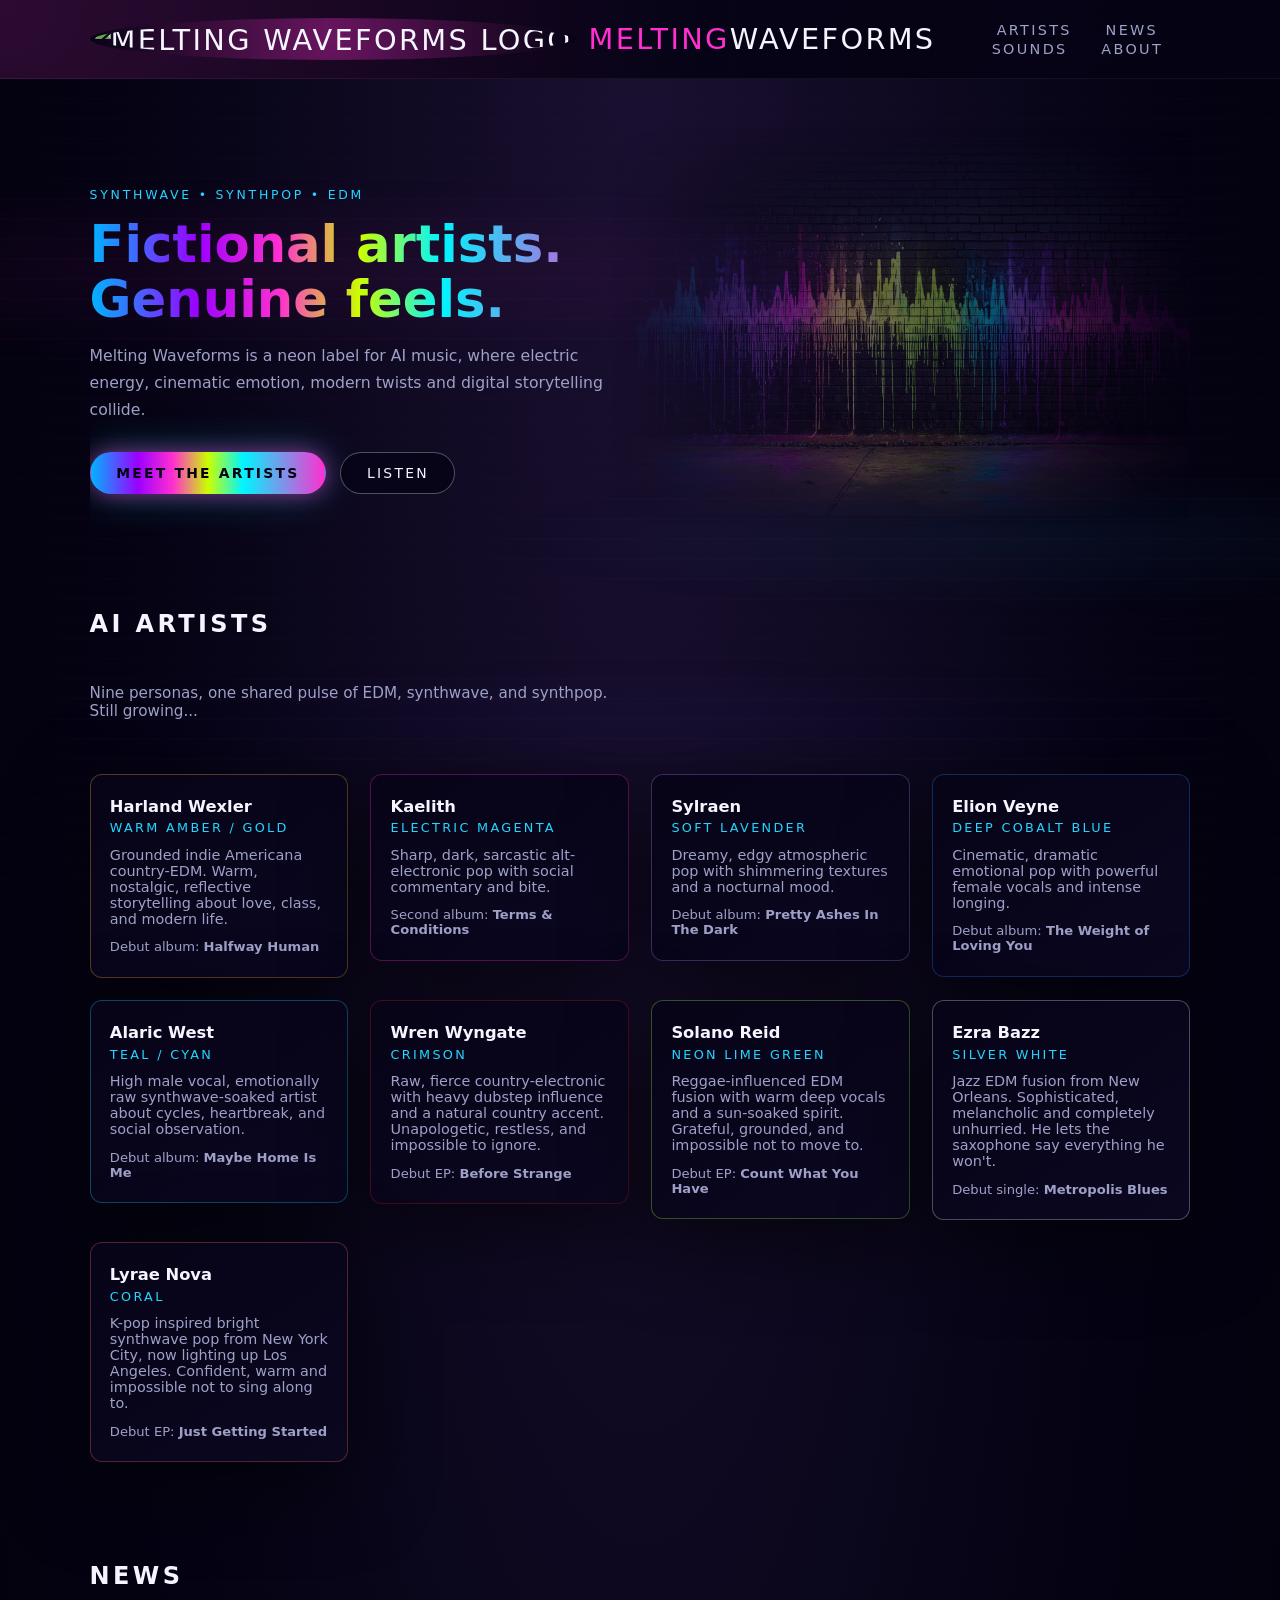
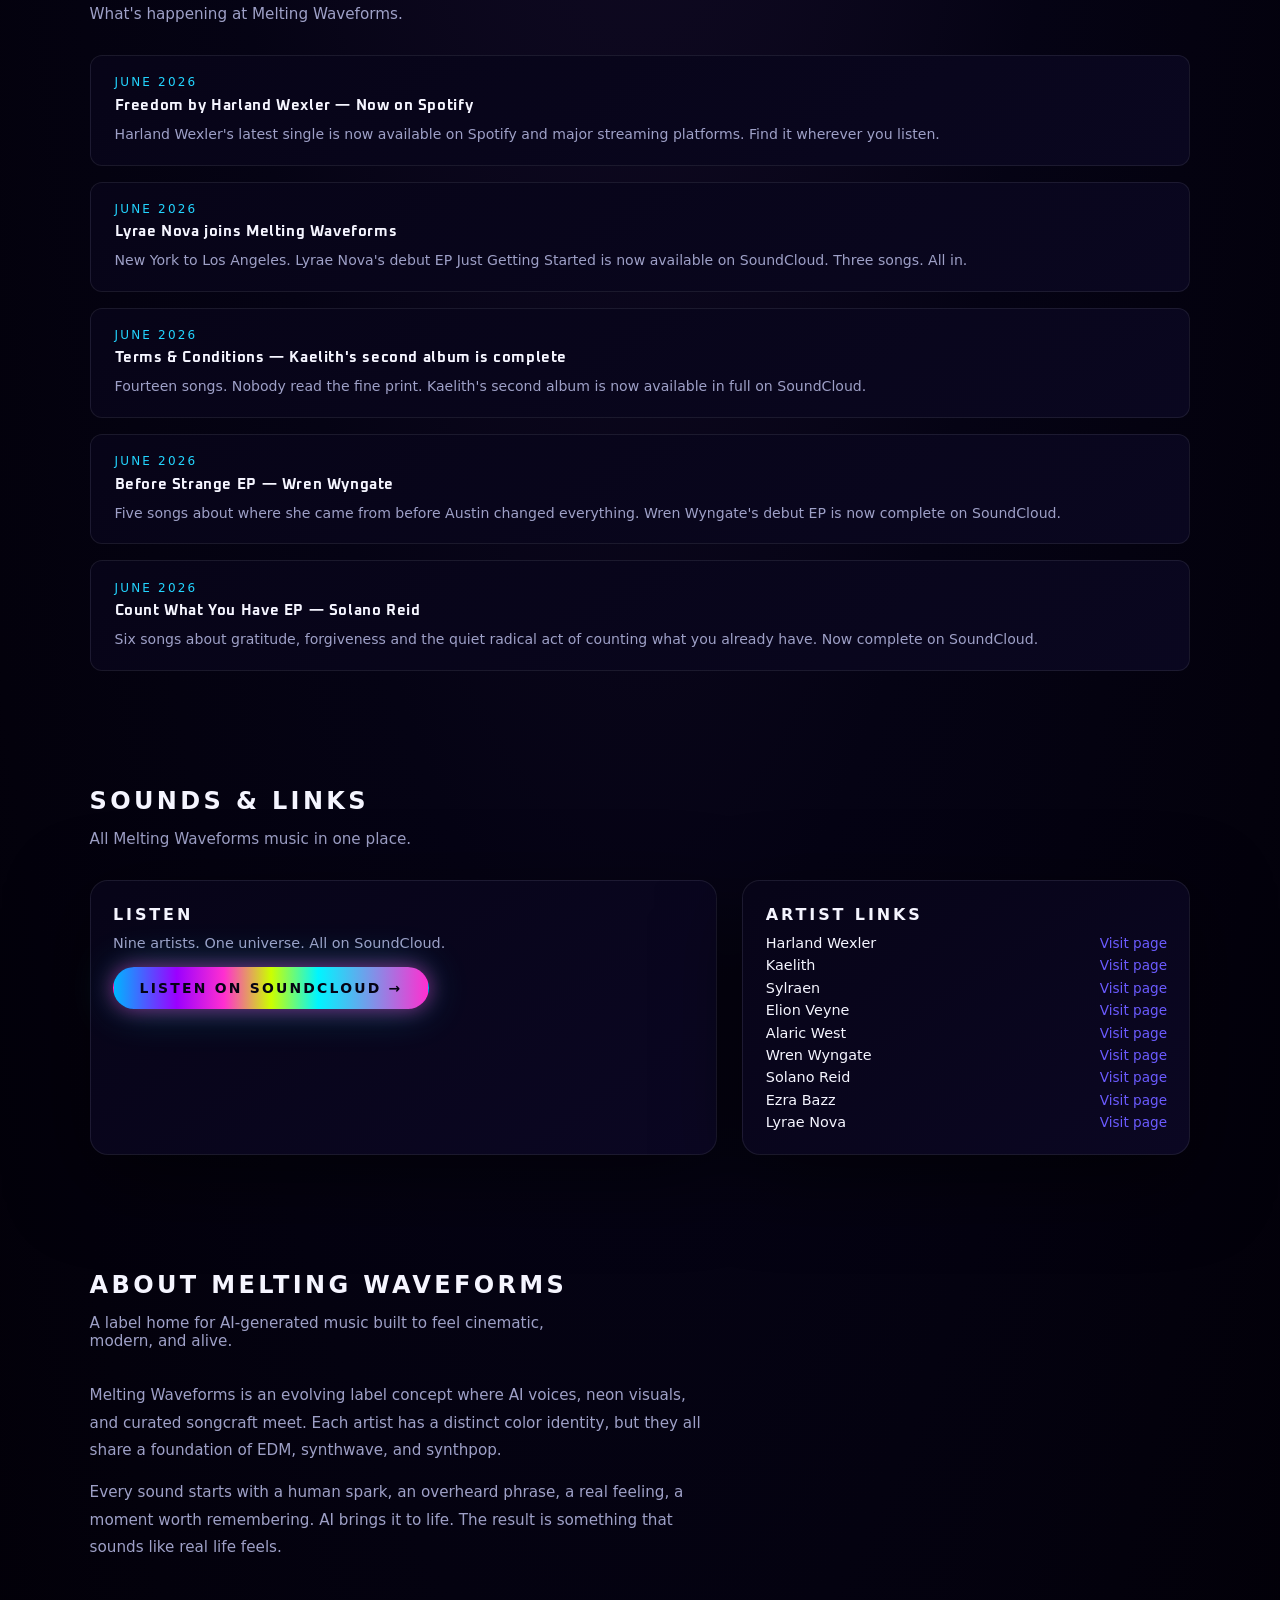
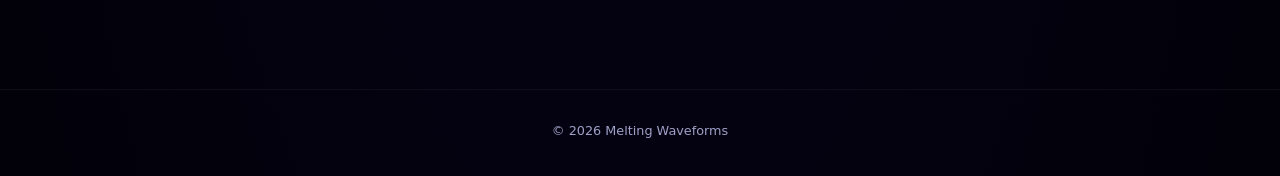
==== commit d65a43b2: "Update index.html" ====
--- a/index.html
+++ b/index.html
@@ -30,7 +30,7 @@
     </a>
     <nav class="nav">
       <a href="#artists">Artists</a>
-      <a href="#news">News</a>
+      <a href="news.html">News</a>
       <a href="#sounds">Sounds</a>
       <a href="#about">About</a>
     </nav>
@@ -210,7 +210,7 @@
       <h2 class="section-title">About Melting Waveforms</h2>
       <p class="section-subtitle">A label home for AI-generated music built to feel cinematic, modern, and alive.</p>
       <p class="about-text">Melting Waveforms is an evolving label concept where AI voices, neon visuals, and curated songcraft meet. Each artist has a distinct color identity, but they all share a foundation of EDM, synthwave, and synthpop.</p>
-      <p class="about-text">Every sound starts with a human spark — an overheard phrase, a real feeling, a moment worth remembering. AI brings it to life. The result is something that sounds like real life feels.</p>
+      <p class="about-text">Every sound starts with a human spark, an overheard phrase, a real feeling, a moment worth remembering. AI brings it to life. The result is something that sounds like real life feels.</p>
     </section>
   </main>
 
--- a/styles.css
+++ b/styles.css
@@ -33,7 +33,6 @@
   overflow-x: hidden;
 }
 
-/* Waveform background */
 .bg-grid {
   position: fixed;
   inset: 0;
@@ -219,7 +218,7 @@
   font-size: clamp(2.4rem, 4vw, 3.6rem);
   line-height: 1.08;
   margin: 0 0 1rem;
-  background: linear-gradient(90deg, 
+  background: linear-gradient(90deg,
     #00b4ff 0%,
     #9b00ff 20%,
     #ff2fd0 35%,
@@ -310,12 +309,14 @@
 /* Artists */
 .artists {
   padding: 16px 0 64px;
-}
-
-.artist-grid {
   display: grid;
   grid-template-columns: repeat(auto-fit, minmax(210px, 1fr));
   gap: 1.4rem;
+}
+
+.artists h2,
+.artists p.section-subtitle {
+  grid-column: 1 / -1;
 }
 
 .artist-card {
@@ -329,62 +330,32 @@
   transition: transform 0.2s ease, box-shadow 0.2s ease;
 }
 
-/* Individual artist card colors */
-.artist-harland {
-  border-color: rgba(255, 180, 50, 0.3);
-}
-.artist-harland:hover {
-  box-shadow: 0 0 30px rgba(255, 180, 50, 0.2);
-}
-
-.artist-kaelith {
-  border-color: rgba(255, 47, 208, 0.3);
-}
-.artist-kaelith:hover {
-  box-shadow: 0 0 30px rgba(255, 47, 208, 0.2);
-}
-
-.artist-sylraen {
-  border-color: rgba(180, 130, 255, 0.3);
-}
-.artist-sylraen:hover {
-  box-shadow: 0 0 30px rgba(180, 130, 255, 0.2);
-}
-
-.artist-elion {
-  border-color: rgba(35, 130, 255, 0.3);
-}
-.artist-elion:hover {
-  box-shadow: 0 0 30px rgba(35, 130, 255, 0.2);
-}
-
-.artist-alaric {
-  border-color: rgba(35, 213, 255, 0.3);
-}
-.artist-alaric:hover {
-  box-shadow: 0 0 30px rgba(35, 213, 255, 0.2);
-}
-
-.artist-wren {
-  border-color: rgba(200, 30, 30, 0.3);
-}
-.artist-wren:hover {
-  box-shadow: 0 0 30px rgba(200, 30, 30, 0.2);
-}
-
-.artist-solano {
-  border-color: rgba(150, 255, 50, 0.3);
-}
-.artist-solano:hover {
-  box-shadow: 0 0 30px rgba(150, 255, 50, 0.2);
-}
-
-.artist-ezra {
-  border-color: rgba(232, 232, 240, 0.3);
-}
-.artist-ezra:hover {
-  box-shadow: 0 0 30px rgba(232, 232, 240, 0.2);
-}
+.artist-harland { border-color: rgba(255, 180, 50, 0.3); }
+.artist-harland:hover { box-shadow: 0 0 30px rgba(255, 180, 50, 0.2); }
+
+.artist-kaelith { border-color: rgba(255, 47, 208, 0.3); }
+.artist-kaelith:hover { box-shadow: 0 0 30px rgba(255, 47, 208, 0.2); }
+
+.artist-sylraen { border-color: rgba(180, 130, 255, 0.3); }
+.artist-sylraen:hover { box-shadow: 0 0 30px rgba(180, 130, 255, 0.2); }
+
+.artist-elion { border-color: rgba(35, 130, 255, 0.3); }
+.artist-elion:hover { box-shadow: 0 0 30px rgba(35, 130, 255, 0.2); }
+
+.artist-alaric { border-color: rgba(35, 213, 255, 0.3); }
+.artist-alaric:hover { box-shadow: 0 0 30px rgba(35, 213, 255, 0.2); }
+
+.artist-wren { border-color: rgba(200, 30, 30, 0.3); }
+.artist-wren:hover { box-shadow: 0 0 30px rgba(200, 30, 30, 0.2); }
+
+.artist-solano { border-color: rgba(150, 255, 50, 0.3); }
+.artist-solano:hover { box-shadow: 0 0 30px rgba(150, 255, 50, 0.2); }
+
+.artist-ezra { border-color: rgba(232, 232, 240, 0.3); }
+.artist-ezra:hover { box-shadow: 0 0 30px rgba(232, 232, 240, 0.2); }
+
+.artist-lyrae { border-color: rgba(255, 107, 107, 0.3); }
+.artist-lyrae:hover { box-shadow: 0 0 30px rgba(255, 107, 107, 0.2); }
 
 .artist-card:hover {
   transform: translateY(-3px);
@@ -393,6 +364,7 @@
 .artist-card h3 {
   margin: 0 0 0.3rem;
   font-size: 1.02rem;
+  color: var(--text);
 }
 
 .artist-tag {
@@ -412,6 +384,53 @@
 .artist-meta {
   font-size: 0.82rem;
   color: var(--muted);
+  margin: 0;
+}
+
+/* Announcements */
+.announcements {
+  padding: 16px 0 64px;
+}
+
+.announcements-list {
+  display: grid;
+  gap: 1rem;
+}
+
+.announcement-card {
+  padding: 1.2rem 1.5rem;
+  border-radius: var(--radius-md);
+  border: 1px solid var(--border-subtle);
+  background: linear-gradient(145deg, rgba(7,4,24,0.98), rgba(10,7,32,0.98));
+  transition: border-color 0.2s ease;
+}
+
+.announcement-card:hover {
+  border-color: rgba(255,255,255,0.15);
+}
+
+.announcement-date {
+  font-size: 0.75rem;
+  text-transform: uppercase;
+  letter-spacing: 0.18em;
+  color: var(--accent-3);
+  display: block;
+  margin-bottom: 0.4rem;
+}
+
+.announcement-headline {
+  font-family: "Oxanium", system-ui, sans-serif;
+  font-size: 0.95rem;
+  font-weight: 700;
+  color: var(--text);
+  margin: 0 0 0.5rem;
+  letter-spacing: 0.04em;
+}
+
+.announcement-body {
+  font-size: 0.88rem;
+  color: var(--muted);
+  line-height: 1.6;
   margin: 0;
 }
 
@@ -441,24 +460,13 @@
   font-size: 1rem;
   text-transform: uppercase;
   letter-spacing: 0.18em;
+  color: var(--text);
 }
 
 .sounds-panel p {
   margin: 0 0 1rem;
   font-size: 0.9rem;
   color: var(--muted);
-}
-
-.player-placeholder {
-  border-radius: var(--radius-md);
-  border: 1px dashed rgba(255, 255, 255, 0.2);
-  min-height: 170px;
-  display: flex;
-  align-items: center;
-  justify-content: center;
-  color: var(--muted);
-  font-size: 0.85rem;
-  background: radial-gradient(circle at top, rgba(35, 213, 255, 0.14), transparent 65%);
 }
 
 .link-list ul {
@@ -513,42 +521,15 @@
 
 /* Responsive */
 @media (max-width: 800px) {
-  .site-header {
-    padding-inline: 5vw;
-  }
-
-  main {
-    padding-inline: 5vw;
-  }
-
-  .hero {
-    padding-top: 72px;
-  }
-
-  .nav a {
-    margin-left: 1.1rem;
-    font-size: 0.78rem;
-  }
-
-  .sounds-layout {
-    grid-template-columns: 1fr;
-  }
+  .site-header { padding-inline: 5vw; }
+  main { padding-inline: 5vw; }
+  .hero { padding-top: 72px; }
+  .nav a { margin-left: 1.1rem; font-size: 0.78rem; }
+  .sounds-layout { grid-template-columns: 1fr; }
 }
 
 @media (max-width: 560px) {
-  .site-header {
-    grid-template-columns: 1fr;
-    justify-items: center;
-    gap: 0.6rem;
-  }
-
-  .nav a {
-    margin-left: 0;
-    margin-right: 1.1rem;
-  }
-
-  .hero-cta {
-    flex-direction: column;
-    align-items: flex-start;
-  }
-}
+  .site-header { grid-template-columns: 1fr; justify-items: center; gap: 0.6rem; }
+  .nav a { margin-left: 0; margin-right: 1.1rem; }
+  .hero-cta { flex-direction: column; align-items: flex-start; }
+}
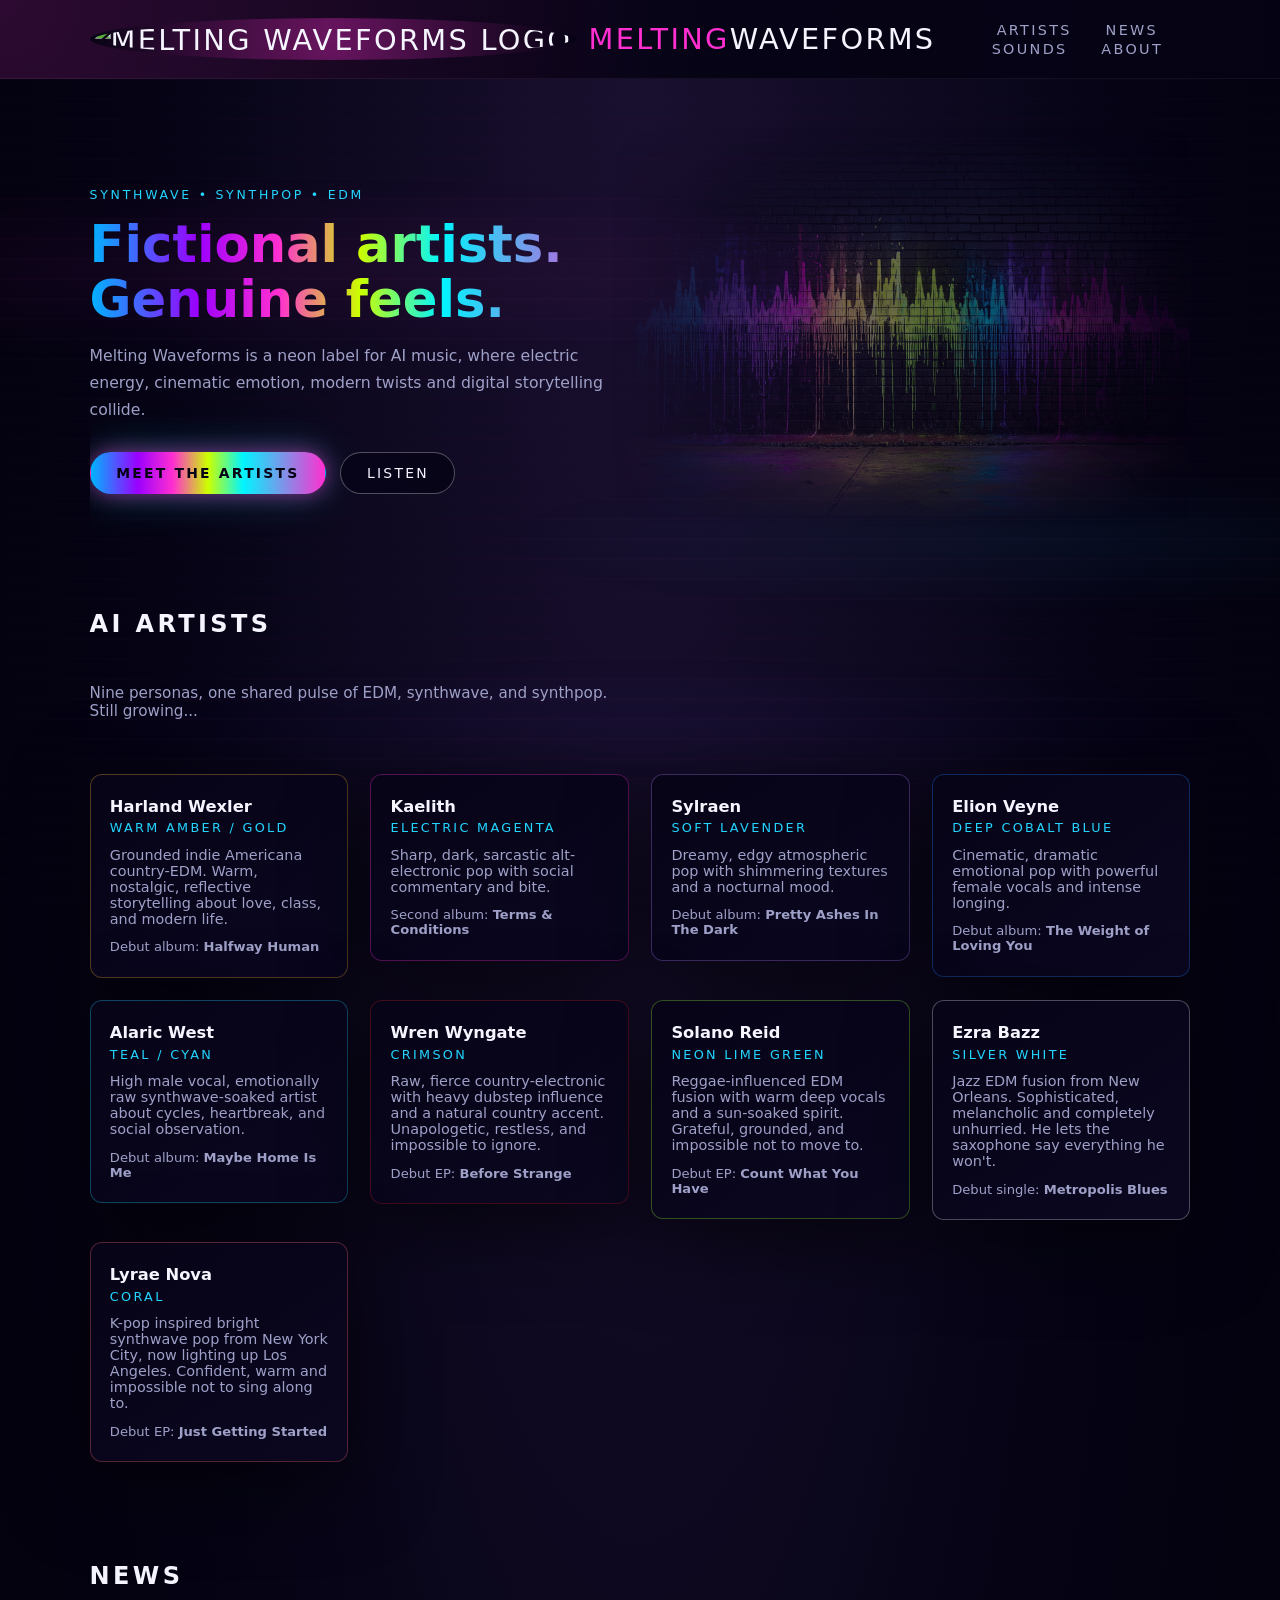
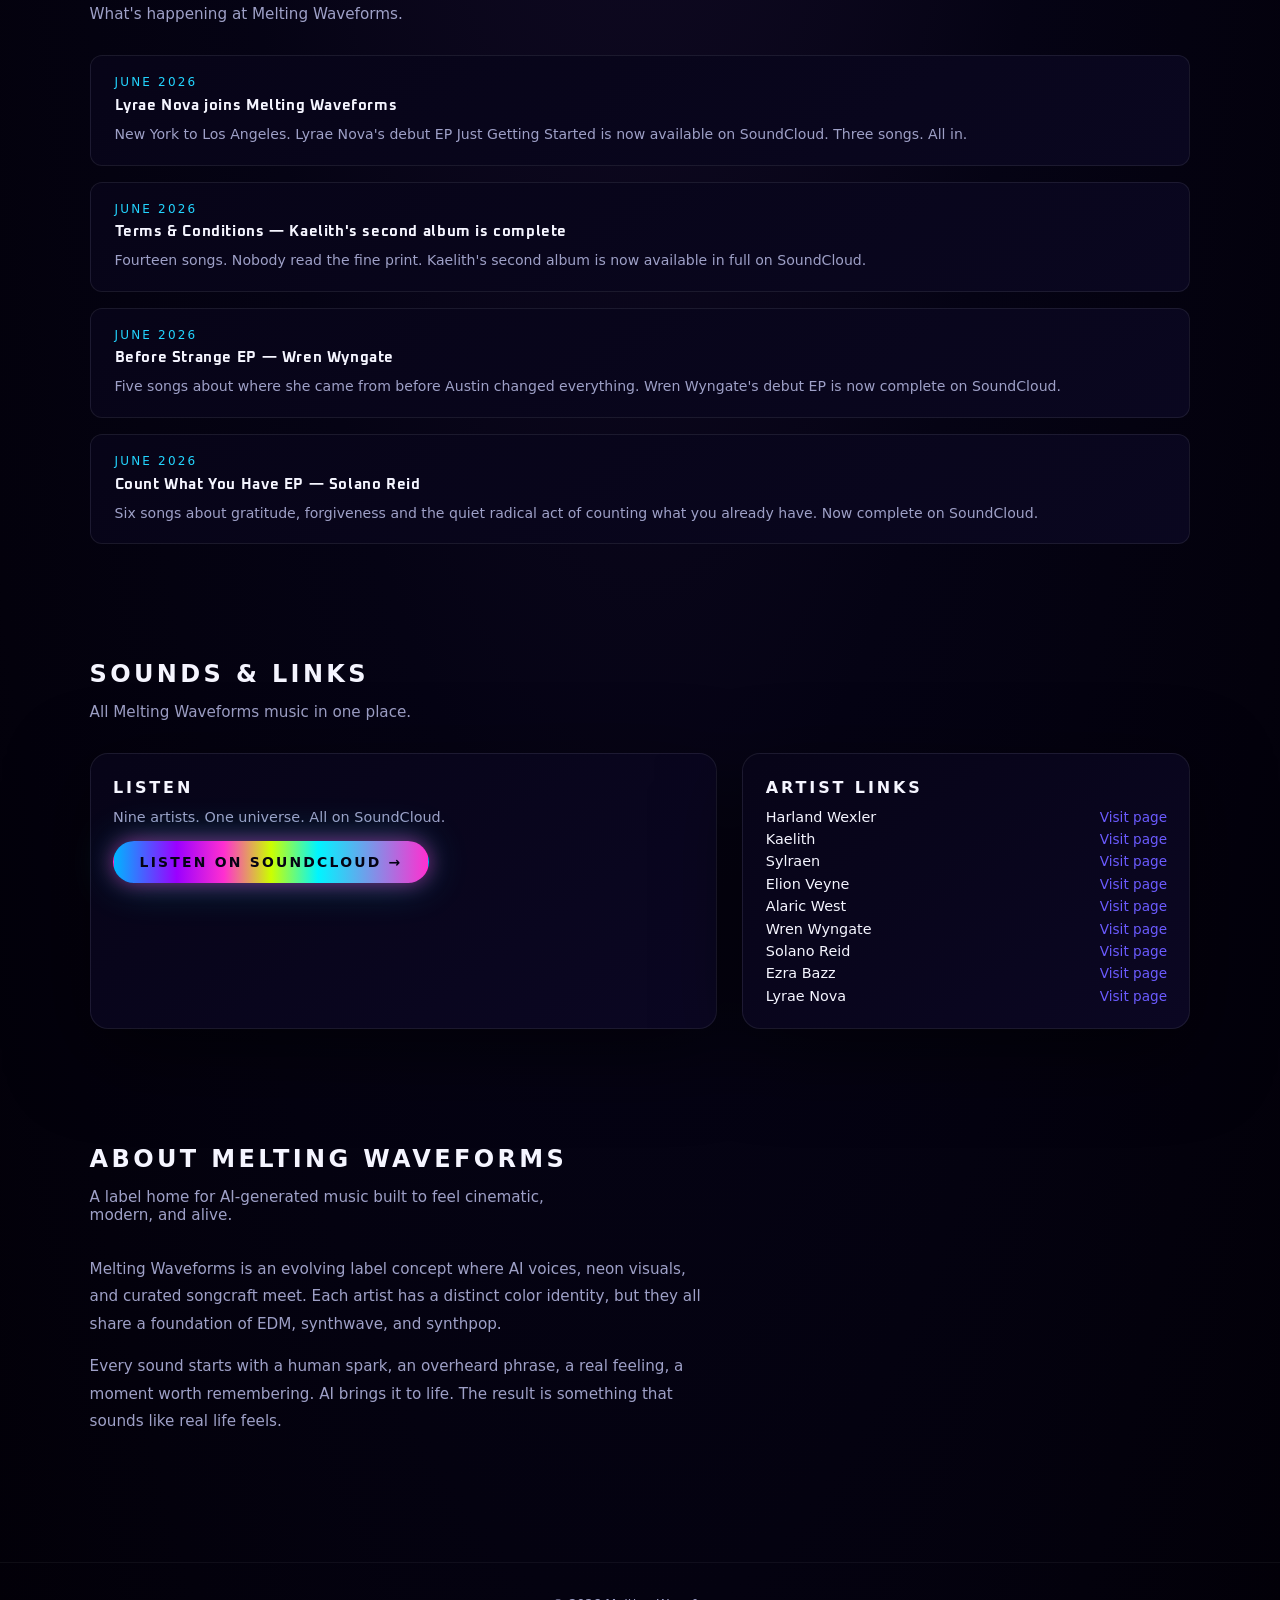
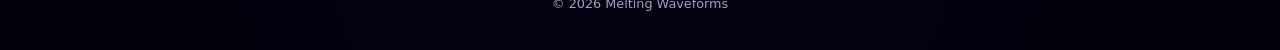
==== commit 62351c1b: "Update index.html" ====
--- a/index.html
+++ b/index.html
@@ -148,12 +148,6 @@
 
           <article class="announcement-card">
             <span class="announcement-date">June 2026</span>
-            <h3 class="announcement-headline">Freedom by Harland Wexler — Now on Spotify</h3>
-            <p class="announcement-body">Harland Wexler's latest single is now available on Spotify and major streaming platforms. Find it wherever you listen.</p>
-          </article>
-
-          <article class="announcement-card">
-            <span class="announcement-date">June 2026</span>
             <h3 class="announcement-headline">Lyrae Nova joins Melting Waveforms</h3>
             <p class="announcement-body">New York to Los Angeles. Lyrae Nova's debut EP Just Getting Started is now available on SoundCloud. Three songs. All in.</p>
           </article>
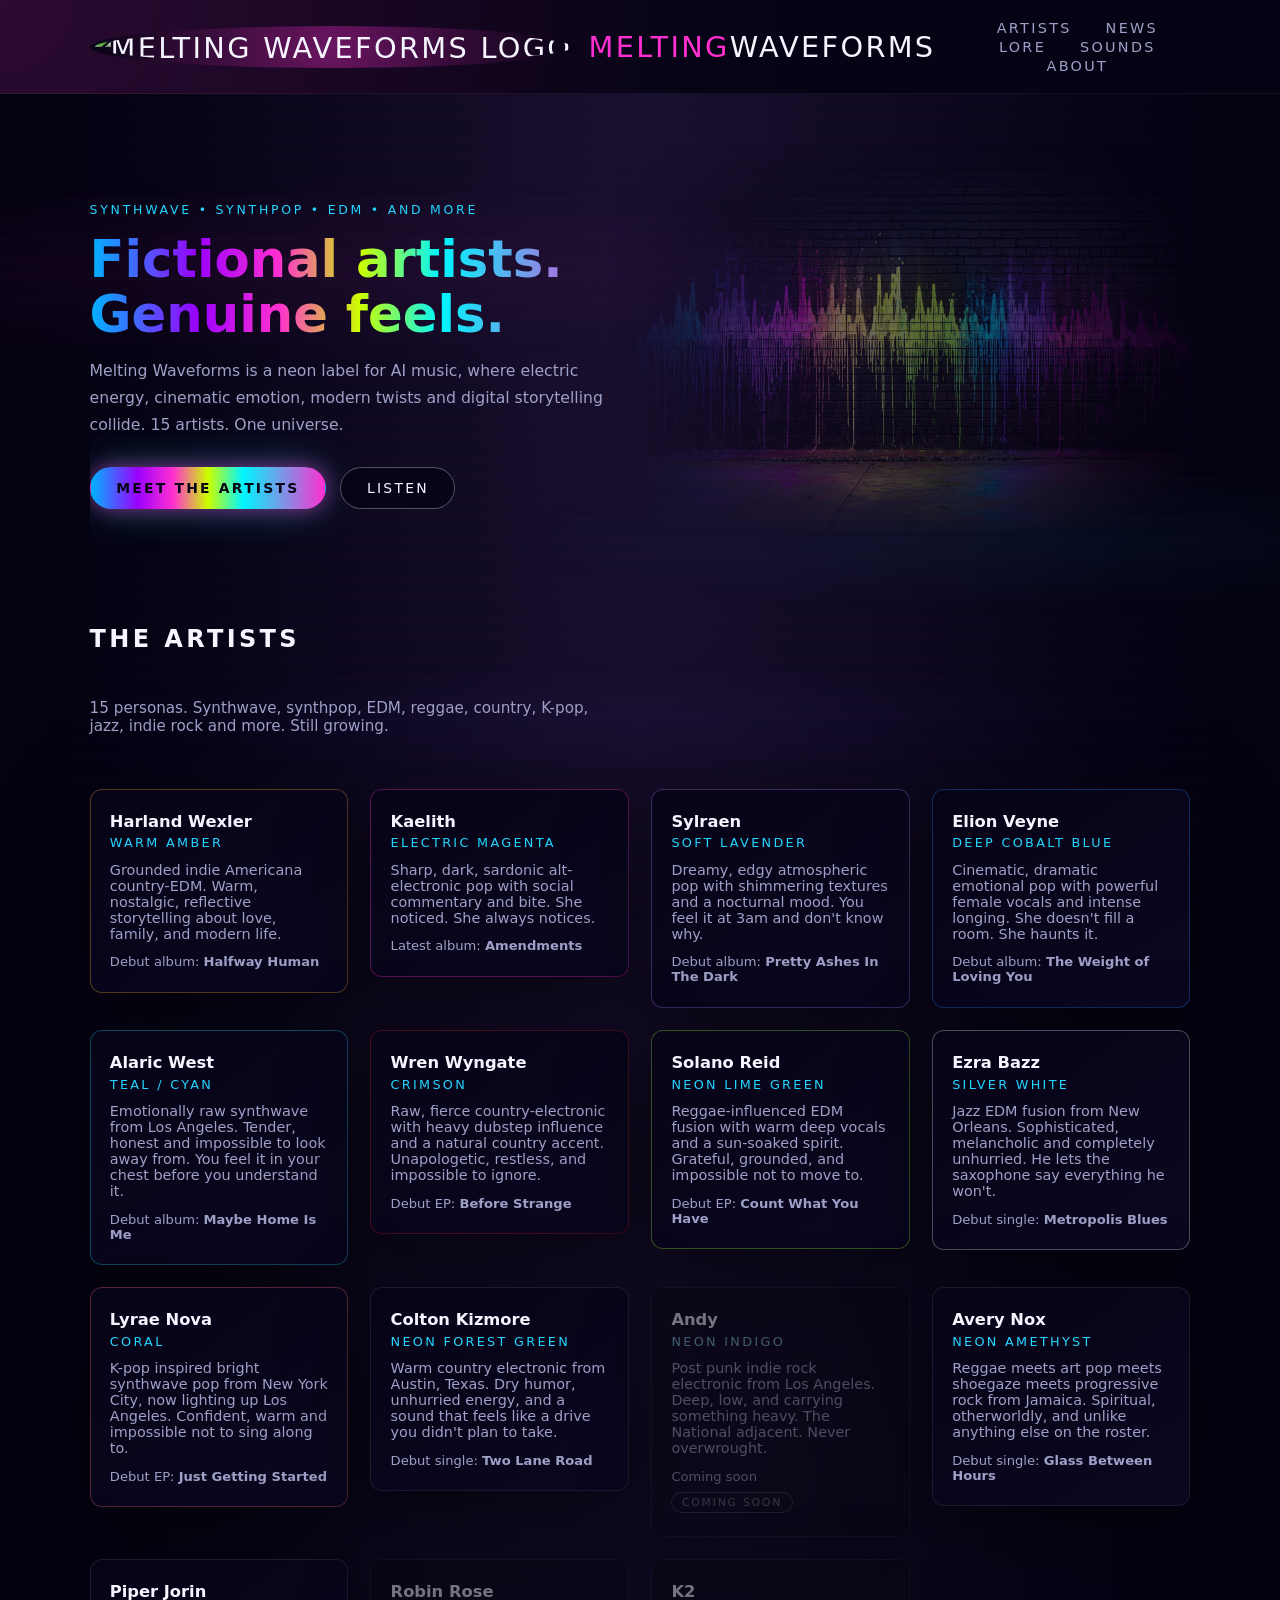
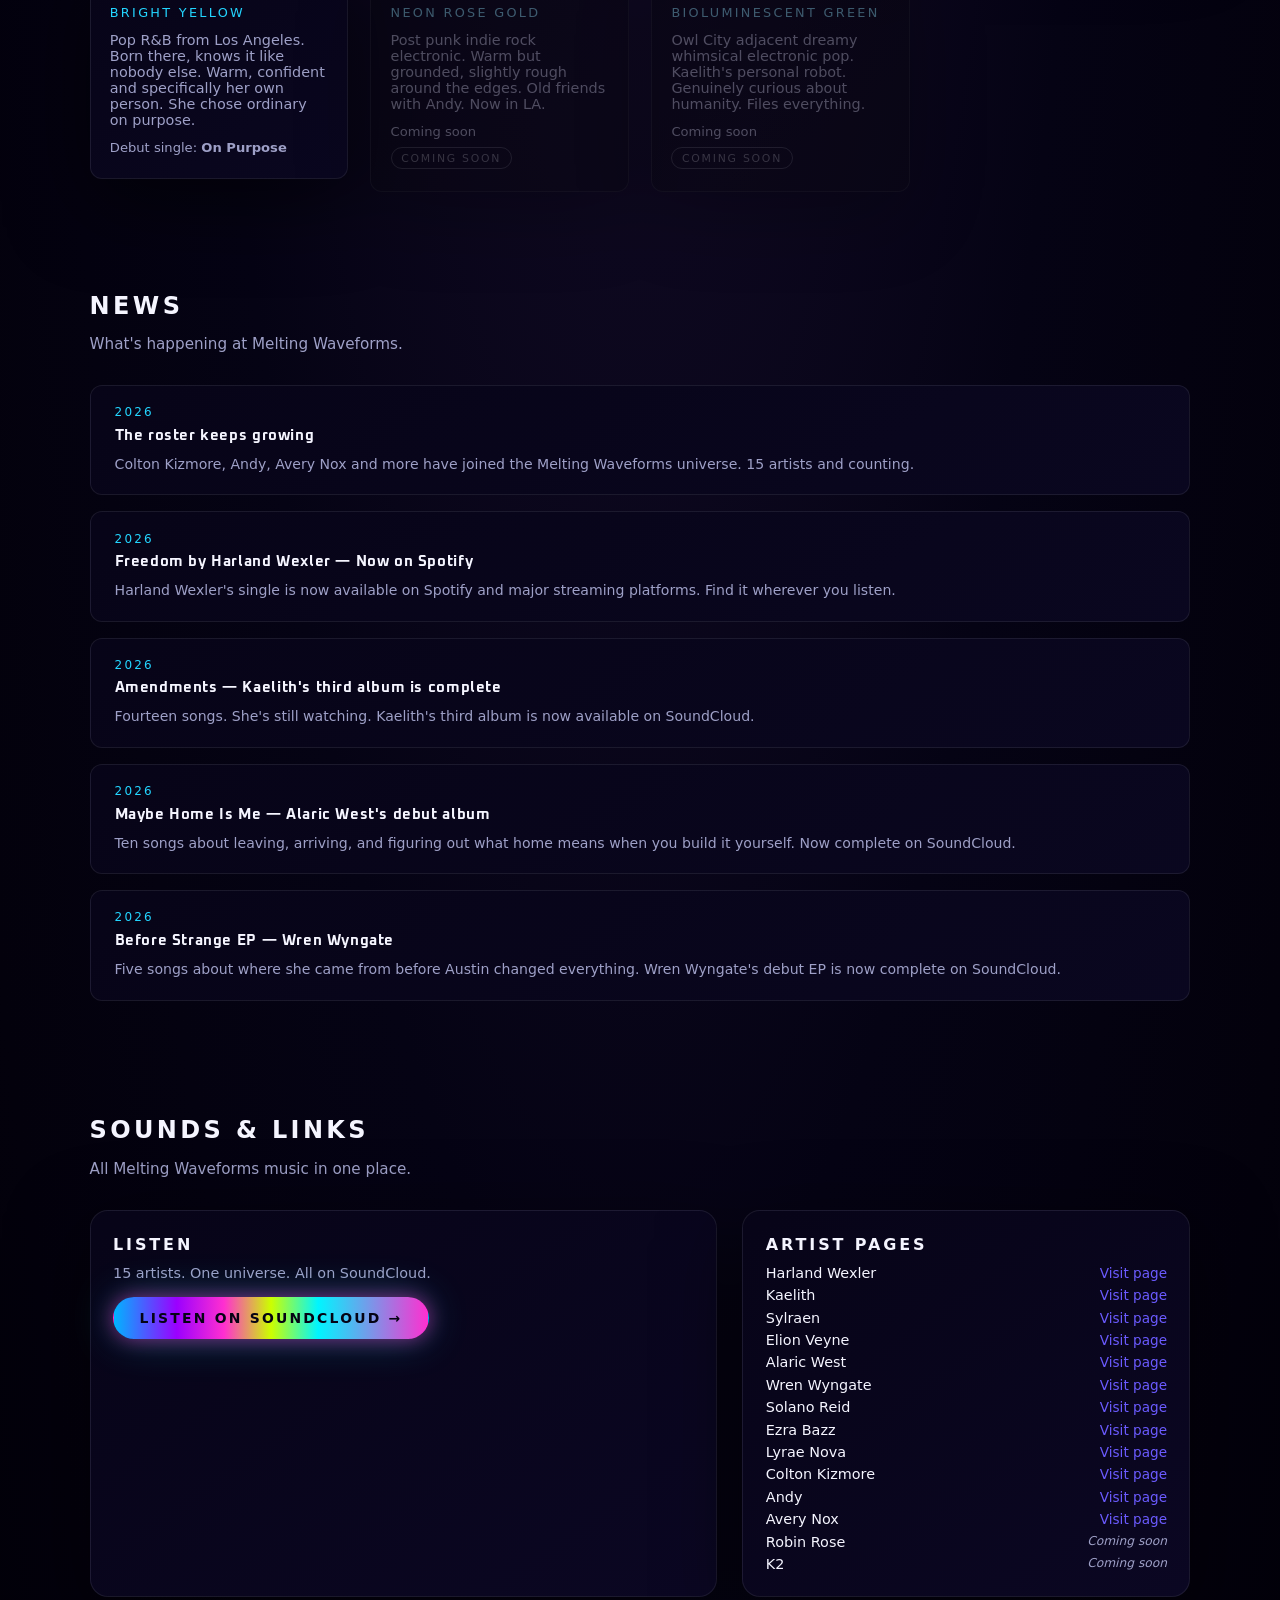
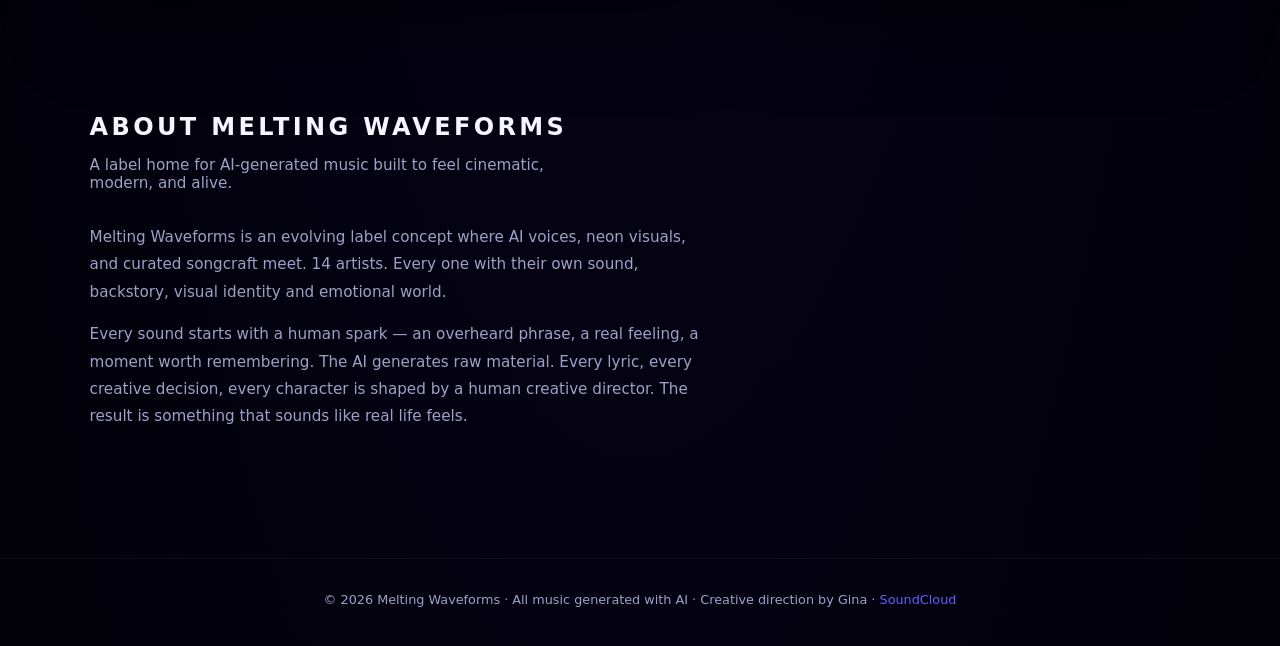
==== commit 329fc8c5: "Update index.html" ====
--- a/index.html
+++ b/index.html
@@ -2,21 +2,42 @@
 <html lang="en">
 <head>
   <!-- Google tag (gtag.js) -->
-<script async src="https://www.googletagmanager.com/gtag/js?id=G-TZS1TSNKHJ"></script>
-<script>
-  window.dataLayer = window.dataLayer || [];
-  function gtag(){dataLayer.push(arguments);}
-  gtag('js', new Date());
-  gtag('config', 'G-TZS1TSNKHJ');
-</script>
+  <script async src="https://www.googletagmanager.com/gtag/js?id=G-TZS1TSNKHJ"></script>
+  <script>
+    window.dataLayer = window.dataLayer || [];
+    function gtag(){dataLayer.push(arguments);}
+    gtag('js', new Date());
+    gtag('config', 'G-TZS1TSNKHJ');
+  </script>
   <meta charset="UTF-8" />
   <meta name="viewport" content="width=device-width, initial-scale=1.0" />
   <title>Melting Waveforms</title>
-  <meta name="description" content="Melting Waveforms exists somewhere between neon and static — a fictional(AI) label housing artists who sound like real life feels. Electronic at the core, human at the heart." />
+  <meta name="description" content="Melting Waveforms exists somewhere between neon and static — a fictional AI label housing artists who sound like real life feels. Electronic at the core, human at the heart." />
   <link rel="stylesheet" href="styles.css" />
   <link rel="preconnect" href="https://fonts.googleapis.com">
   <link rel="preconnect" href="https://fonts.gstatic.com" crossorigin>
   <link href="https://fonts.googleapis.com/css2?family=Space+Grotesk:wght@400;500;700&family=Oxanium:wght@500;700&display=swap" rel="stylesheet">
+  <style>
+    .artist-card.unreleased {
+      opacity: 0.45;
+      filter: grayscale(0.6);
+      cursor: default;
+      pointer-events: none;
+    }
+    .artist-card.unreleased .unreleased-badge {
+      display: inline-block;
+      font-size: 0.68rem;
+      text-transform: uppercase;
+      letter-spacing: 0.16em;
+      padding: 0.2rem 0.6rem;
+      border-radius: var(--radius-pill);
+      border: 1px solid rgba(255,255,255,0.2);
+      color: rgba(255,255,255,0.4);
+      margin-top: 0.5rem;
+    }
+    .unreleased-badge { display: none; }
+    .artist-card.unreleased .unreleased-badge { display: inline-block; }
+  </style>
 </head>
 <body>
   <div class="bg-grid"></div>
@@ -31,6 +52,7 @@
     <nav class="nav">
       <a href="#artists">Artists</a>
       <a href="news.html">News</a>
+      <a href="lore.html">Lore</a>
       <a href="#sounds">Sounds</a>
       <a href="#about">About</a>
     </nav>
@@ -39,11 +61,12 @@
   <main>
     <section class="hero" id="top">
       <div class="hero-content">
-        <p class="tagline">Synthwave • Synthpop • EDM</p>
+        <p class="tagline">Synthwave • Synthpop • EDM • And More</p>
         <h1 class="hero-title">Fictional artists. <br>Genuine feels.</h1>
         <p class="hero-subtitle">
           Melting Waveforms is a neon label for AI music, where electric energy,
           cinematic emotion, modern twists and digital storytelling collide.
+          15 artists. One universe.
         </p>
         <div class="hero-cta">
           <a class="btn primary" href="#artists">Meet the artists</a>
@@ -53,16 +76,16 @@
     </section>
 
     <section class="artists" id="artists">
-      <h2 class="section-title">AI Artists</h2>
+      <h2 class="section-title">The Artists</h2>
       <p class="section-subtitle">
-        Nine personas, one shared pulse of EDM, synthwave, and synthpop. Still growing...
+        15 personas. Synthwave, synthpop, EDM, reggae, country, K-pop, jazz, indie rock and more. Still growing.
       </p>
 
       <a href="harland.html" style="text-decoration: none; color: inherit;">
         <article class="artist-card artist-harland">
           <h3>Harland Wexler</h3>
-          <p class="artist-tag">Warm amber / gold</p>
-          <p class="artist-desc">Grounded indie Americana country-EDM. Warm, nostalgic, reflective storytelling about love, class, and modern life.</p>
+          <p class="artist-tag">Warm amber</p>
+          <p class="artist-desc">Grounded indie Americana country-EDM. Warm, nostalgic, reflective storytelling about love, family, and modern life.</p>
           <p class="artist-meta">Debut album: <strong>Halfway Human</strong></p>
         </article>
       </a>
@@ -71,8 +94,8 @@
         <article class="artist-card artist-kaelith">
           <h3>Kaelith</h3>
           <p class="artist-tag">Electric magenta</p>
-          <p class="artist-desc">Sharp, dark, sarcastic alt-electronic pop with social commentary and bite.</p>
-          <p class="artist-meta">Second album: <strong>Terms & Conditions</strong></p>
+          <p class="artist-desc">Sharp, dark, sardonic alt-electronic pop with social commentary and bite. She noticed. She always notices.</p>
+          <p class="artist-meta">Latest album: <strong>Amendments</strong></p>
         </article>
       </a>
 
@@ -80,7 +103,7 @@
         <article class="artist-card artist-sylraen">
           <h3>Sylraen</h3>
           <p class="artist-tag">Soft lavender</p>
-          <p class="artist-desc">Dreamy, edgy atmospheric pop with shimmering textures and a nocturnal mood.</p>
+          <p class="artist-desc">Dreamy, edgy atmospheric pop with shimmering textures and a nocturnal mood. You feel it at 3am and don't know why.</p>
           <p class="artist-meta">Debut album: <strong>Pretty Ashes In The Dark</strong></p>
         </article>
       </a>
@@ -89,7 +112,7 @@
         <article class="artist-card artist-elion">
           <h3>Elion Veyne</h3>
           <p class="artist-tag">Deep cobalt blue</p>
-          <p class="artist-desc">Cinematic, dramatic emotional pop with powerful female vocals and intense longing.</p>
+          <p class="artist-desc">Cinematic, dramatic emotional pop with powerful female vocals and intense longing. She doesn't fill a room. She haunts it.</p>
           <p class="artist-meta">Debut album: <strong>The Weight of Loving You</strong></p>
         </article>
       </a>
@@ -98,7 +121,7 @@
         <article class="artist-card artist-alaric">
           <h3>Alaric West</h3>
           <p class="artist-tag">Teal / cyan</p>
-          <p class="artist-desc">High male vocal, emotionally raw synthwave-soaked artist about cycles, heartbreak, and social observation.</p>
+          <p class="artist-desc">Emotionally raw synthwave from Los Angeles. Tender, honest and impossible to look away from. You feel it in your chest before you understand it.</p>
           <p class="artist-meta">Debut album: <strong>Maybe Home Is Me</strong></p>
         </article>
       </a>
@@ -138,6 +161,58 @@
           <p class="artist-meta">Debut EP: <strong>Just Getting Started</strong></p>
         </article>
       </a>
+
+      <a href="colt.html" style="text-decoration: none; color: inherit;">
+        <article class="artist-card artist-colt">
+          <h3>Colton Kizmore</h3>
+          <p class="artist-tag">Neon forest green</p>
+          <p class="artist-desc">Warm country electronic from Austin, Texas. Dry humor, unhurried energy, and a sound that feels like a drive you didn't plan to take.</p>
+          <p class="artist-meta">Debut single: <strong>Two Lane Road</strong></p>
+        </article>
+      </a>
+
+      <article class="artist-card artist-andy unreleased">
+        <h3>Andy</h3>
+        <p class="artist-tag">Neon indigo</p>
+        <p class="artist-desc">Post punk indie rock electronic from Los Angeles. Deep, low, and carrying something heavy. The National adjacent. Never overwrought.</p>
+        <p class="artist-meta">Coming soon</p>
+        <span class="unreleased-badge">Coming Soon</span>
+      </article>
+
+      <a href="avery.html" style="text-decoration: none; color: inherit;">
+        <article class="artist-card artist-avery">
+          <h3>Avery Nox</h3>
+          <p class="artist-tag">Neon amethyst</p>
+          <p class="artist-desc">Reggae meets art pop meets shoegaze meets progressive rock from Jamaica. Spiritual, otherworldly, and unlike anything else on the roster.</p>
+          <p class="artist-meta">Debut single: <strong>Glass Between Hours</strong></p>
+        </article>
+      </a>
+
+      <a href="piper.html" style="text-decoration: none; color: inherit;">
+        <article class="artist-card artist-piper">
+          <h3>Piper Jorin</h3>
+          <p class="artist-tag">Bright yellow</p>
+          <p class="artist-desc">Pop R&B from Los Angeles. Born there, knows it like nobody else. Warm, confident and specifically her own person. She chose ordinary on purpose.</p>
+          <p class="artist-meta">Debut single: <strong>On Purpose</strong></p>
+        </article>
+      </a>
+
+      <article class="artist-card artist-robin unreleased">
+        <h3>Robin Rose</h3>
+        <p class="artist-tag">Neon rose gold</p>
+        <p class="artist-desc">Post punk indie rock electronic. Warm but grounded, slightly rough around the edges. Old friends with Andy. Now in LA.</p>
+        <p class="artist-meta">Coming soon</p>
+        <span class="unreleased-badge">Coming Soon</span>
+      </article>
+
+      <article class="artist-card artist-k2 unreleased">
+        <h3>K2</h3>
+        <p class="artist-tag">Bioluminescent green</p>
+        <p class="artist-desc">Owl City adjacent dreamy whimsical electronic pop. Kaelith's personal robot. Genuinely curious about humanity. Files everything.</p>
+        <p class="artist-meta">Coming soon</p>
+        <span class="unreleased-badge">Coming Soon</span>
+      </article>
+
     </section>
 
     <section class="announcements" id="news">
@@ -147,27 +222,33 @@
         <div class="announcements-list">
 
           <article class="announcement-card">
-            <span class="announcement-date">June 2026</span>
-            <h3 class="announcement-headline">Lyrae Nova joins Melting Waveforms</h3>
-            <p class="announcement-body">New York to Los Angeles. Lyrae Nova's debut EP Just Getting Started is now available on SoundCloud. Three songs. All in.</p>
-          </article>
-
-          <article class="announcement-card">
-            <span class="announcement-date">June 2026</span>
-            <h3 class="announcement-headline">Terms & Conditions — Kaelith's second album is complete</h3>
-            <p class="announcement-body">Fourteen songs. Nobody read the fine print. Kaelith's second album is now available in full on SoundCloud.</p>
-          </article>
-
-          <article class="announcement-card">
-            <span class="announcement-date">June 2026</span>
+            <span class="announcement-date">2026</span>
+            <h3 class="announcement-headline">The roster keeps growing</h3>
+            <p class="announcement-body">Colton Kizmore, Andy, Avery Nox and more have joined the Melting Waveforms universe. 15 artists and counting.</p>
+          </article>
+
+          <article class="announcement-card">
+            <span class="announcement-date">2026</span>
+            <h3 class="announcement-headline">Freedom by Harland Wexler — Now on Spotify</h3>
+            <p class="announcement-body">Harland Wexler's single is now available on Spotify and major streaming platforms. Find it wherever you listen.</p>
+          </article>
+
+          <article class="announcement-card">
+            <span class="announcement-date">2026</span>
+            <h3 class="announcement-headline">Amendments — Kaelith's third album is complete</h3>
+            <p class="announcement-body">Fourteen songs. She's still watching. Kaelith's third album is now available on SoundCloud.</p>
+          </article>
+
+          <article class="announcement-card">
+            <span class="announcement-date">2026</span>
+            <h3 class="announcement-headline">Maybe Home Is Me — Alaric West's debut album</h3>
+            <p class="announcement-body">Ten songs about leaving, arriving, and figuring out what home means when you build it yourself. Now complete on SoundCloud.</p>
+          </article>
+
+          <article class="announcement-card">
+            <span class="announcement-date">2026</span>
             <h3 class="announcement-headline">Before Strange EP — Wren Wyngate</h3>
             <p class="announcement-body">Five songs about where she came from before Austin changed everything. Wren Wyngate's debut EP is now complete on SoundCloud.</p>
-          </article>
-
-          <article class="announcement-card">
-            <span class="announcement-date">June 2026</span>
-            <h3 class="announcement-headline">Count What You Have EP — Solano Reid</h3>
-            <p class="announcement-body">Six songs about gratitude, forgiveness and the quiet radical act of counting what you already have. Now complete on SoundCloud.</p>
           </article>
 
         </div>
@@ -180,11 +261,11 @@
       <div class="sounds-layout">
         <div class="sounds-panel">
           <h3>Listen</h3>
-          <p>Nine artists. One universe. All on SoundCloud.</p>
+          <p>15 artists. One universe. All on SoundCloud.</p>
           <a href="https://soundcloud.com/melting-waveforms" target="_blank" class="btn primary">Listen on SoundCloud →</a>
         </div>
         <div class="link-list">
-          <h3>Artist Links</h3>
+          <h3>Artist Pages</h3>
           <ul>
             <li><span>Harland Wexler</span> <a href="harland.html">Visit page</a></li>
             <li><span>Kaelith</span> <a href="kaelith.html">Visit page</a></li>
@@ -195,6 +276,11 @@
             <li><span>Solano Reid</span> <a href="solano.html">Visit page</a></li>
             <li><span>Ezra Bazz</span> <a href="ezra.html">Visit page</a></li>
             <li><span>Lyrae Nova</span> <a href="lyrae.html">Visit page</a></li>
+            <li><span>Colton Kizmore</span> <a href="colt.html">Visit page</a></li>
+            <li><span>Andy</span> <a href="andy.html">Visit page</a></li>
+            <li><span>Avery Nox</span> <a href="avery.html">Visit page</a></li>
+            <li><span>Robin Rose</span> <em style="color: var(--muted); font-size: 0.85em;">Coming soon</em></li>
+            <li><span>K2</span> <em style="color: var(--muted); font-size: 0.85em;">Coming soon</em></li>
           </ul>
         </div>
       </div>
@@ -203,13 +289,13 @@
     <section class="about" id="about">
       <h2 class="section-title">About Melting Waveforms</h2>
       <p class="section-subtitle">A label home for AI-generated music built to feel cinematic, modern, and alive.</p>
-      <p class="about-text">Melting Waveforms is an evolving label concept where AI voices, neon visuals, and curated songcraft meet. Each artist has a distinct color identity, but they all share a foundation of EDM, synthwave, and synthpop.</p>
-      <p class="about-text">Every sound starts with a human spark, an overheard phrase, a real feeling, a moment worth remembering. AI brings it to life. The result is something that sounds like real life feels.</p>
+      <p class="about-text">Melting Waveforms is an evolving label concept where AI voices, neon visuals, and curated songcraft meet. 14 artists. Every one with their own sound, backstory, visual identity and emotional world.</p>
+      <p class="about-text">Every sound starts with a human spark — an overheard phrase, a real feeling, a moment worth remembering. The AI generates raw material. Every lyric, every creative decision, every character is shaped by a human creative director. The result is something that sounds like real life feels.</p>
     </section>
   </main>
 
   <footer class="site-footer">
-    <p>© <span id="year"></span> Melting Waveforms</p>
+    <p>© <span id="year"></span> Melting Waveforms · All music generated with AI · Creative direction by Gina · <a href="https://soundcloud.com/melting-waveforms" style="color: var(--accent-2); text-decoration: none;">SoundCloud</a></p>
   </footer>
 
   <script>
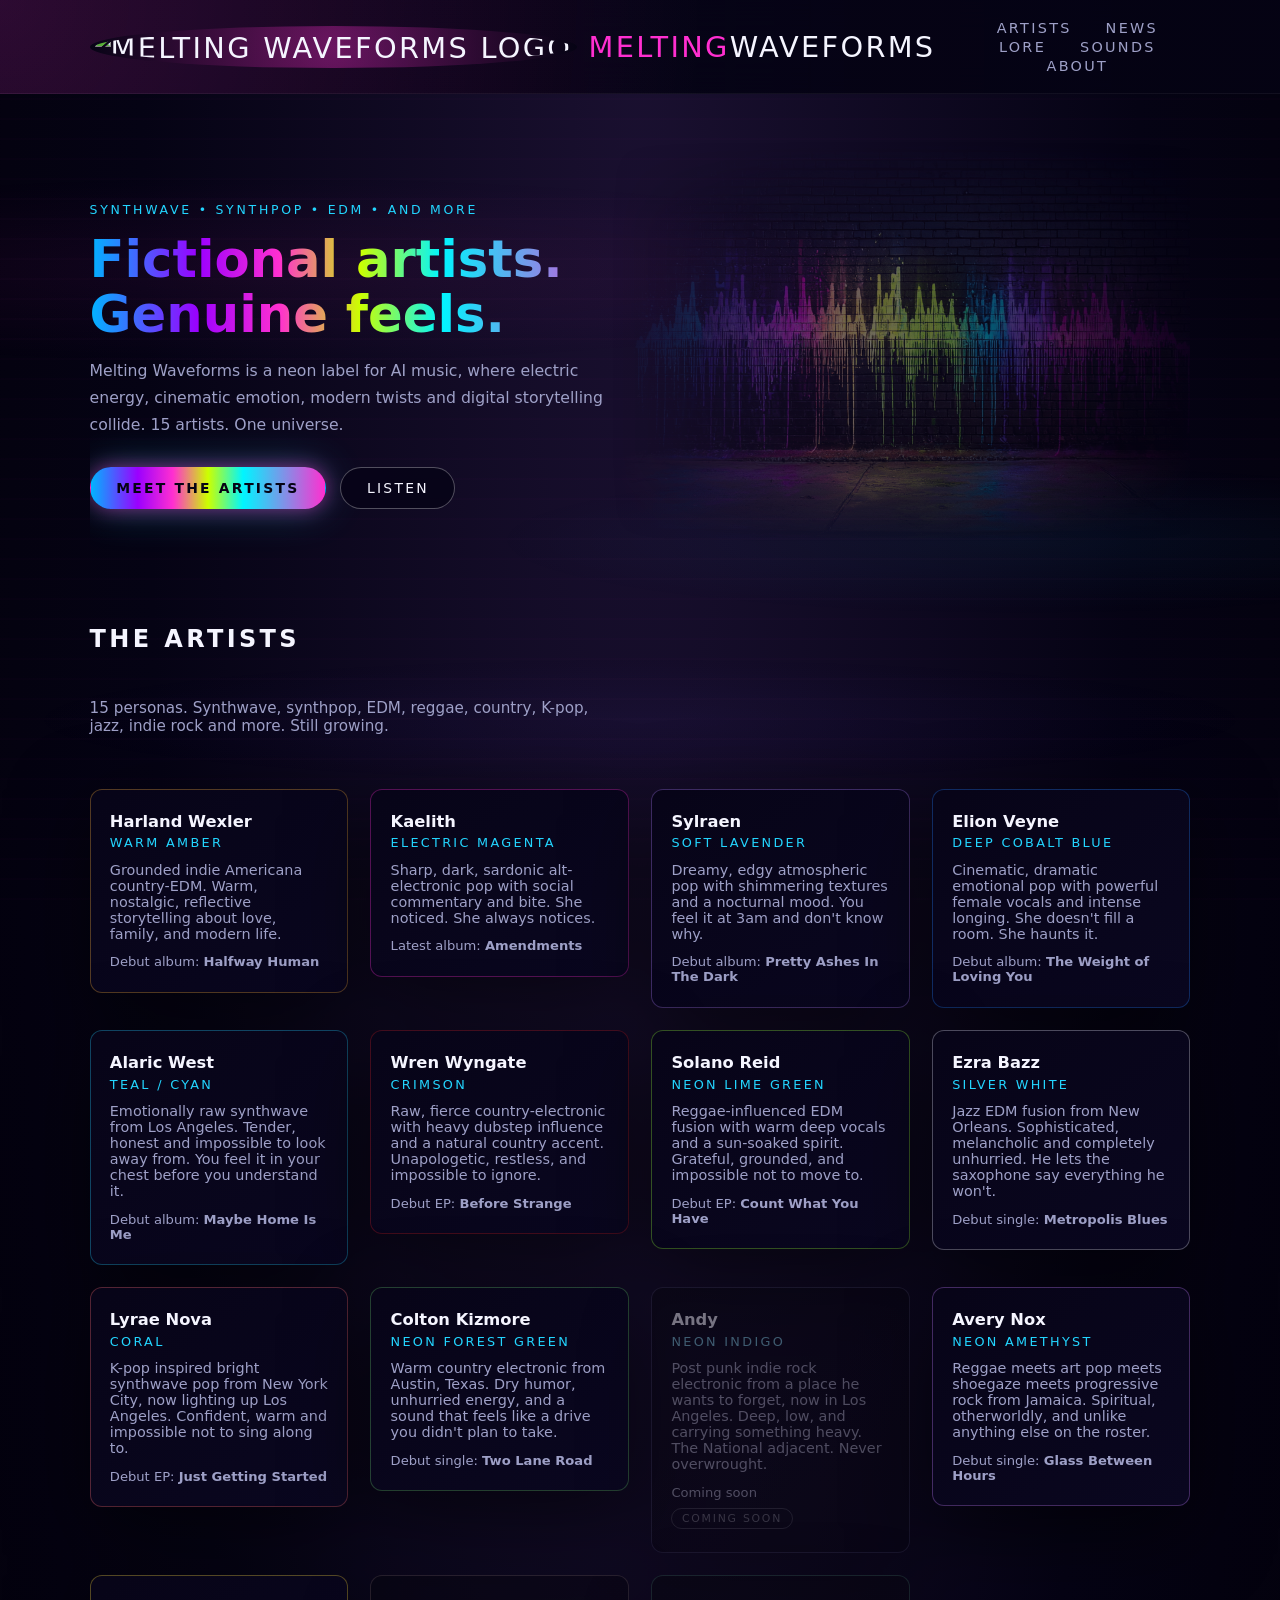
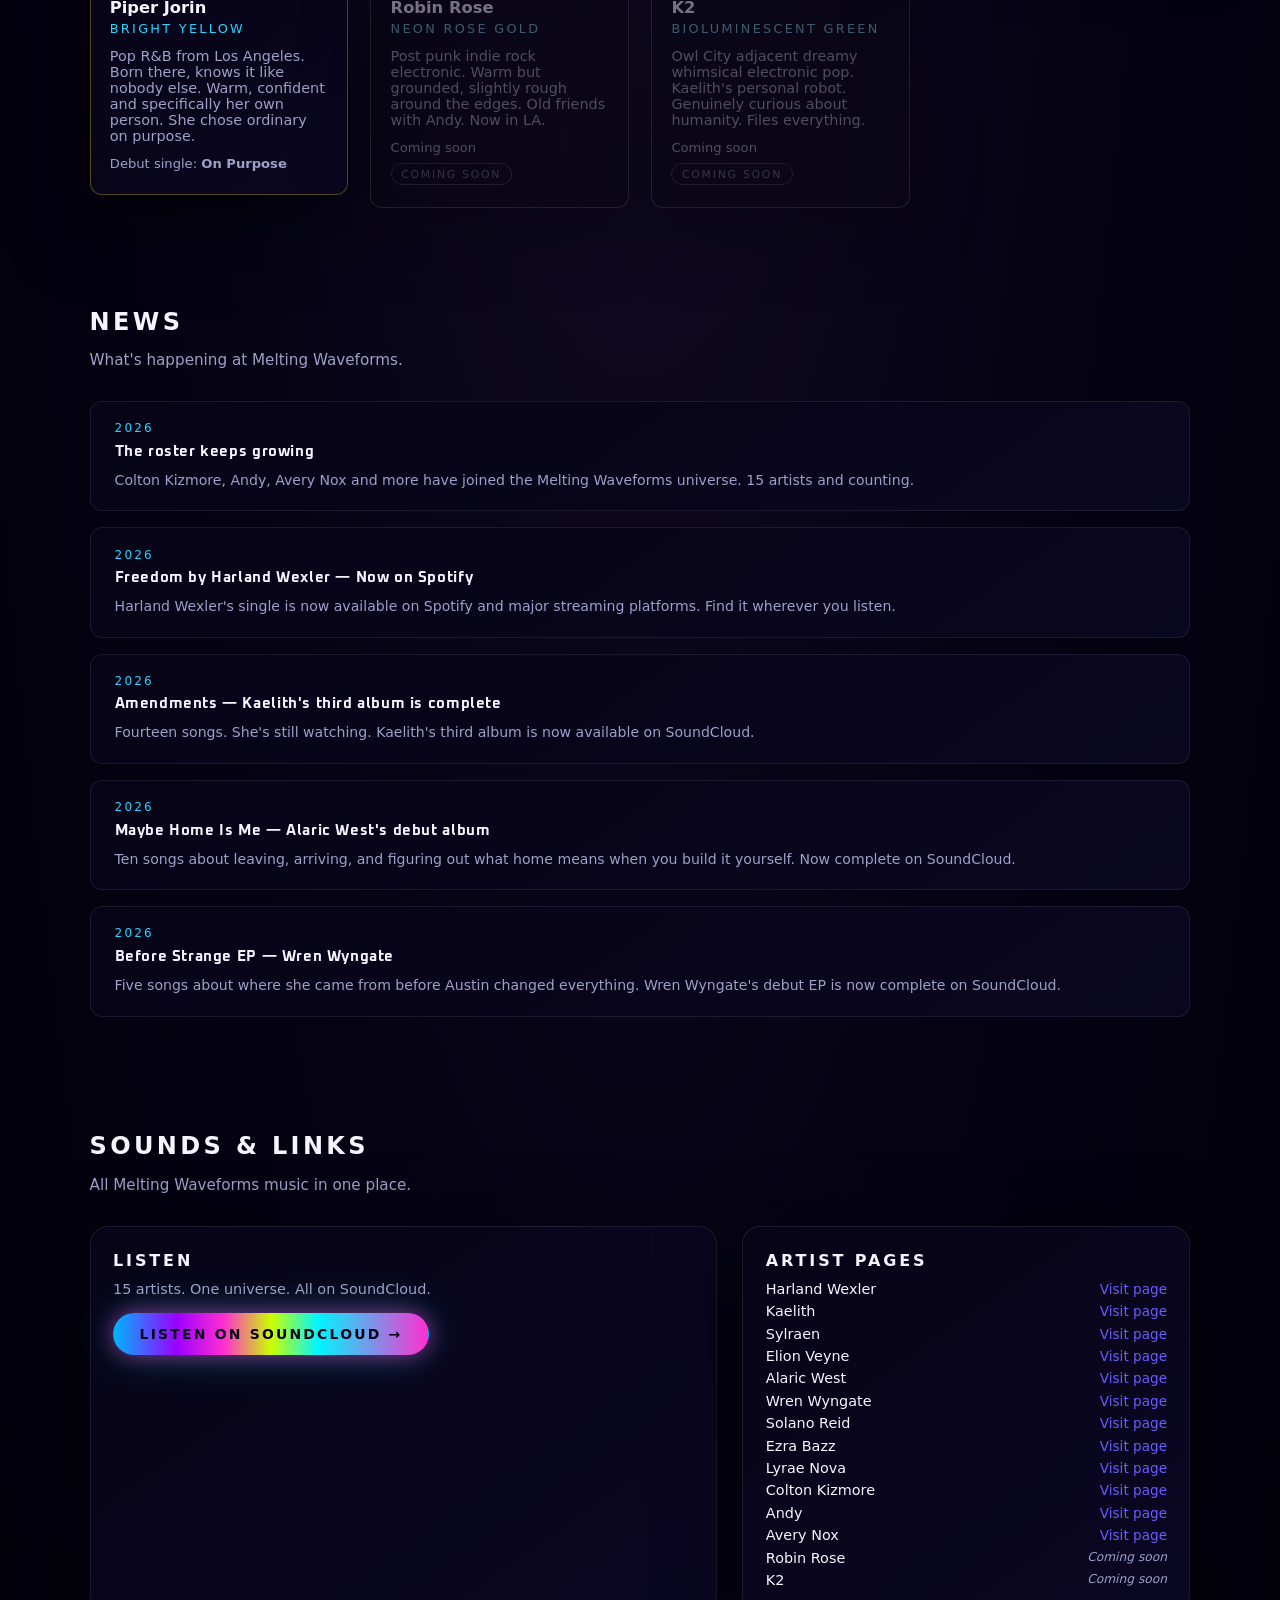
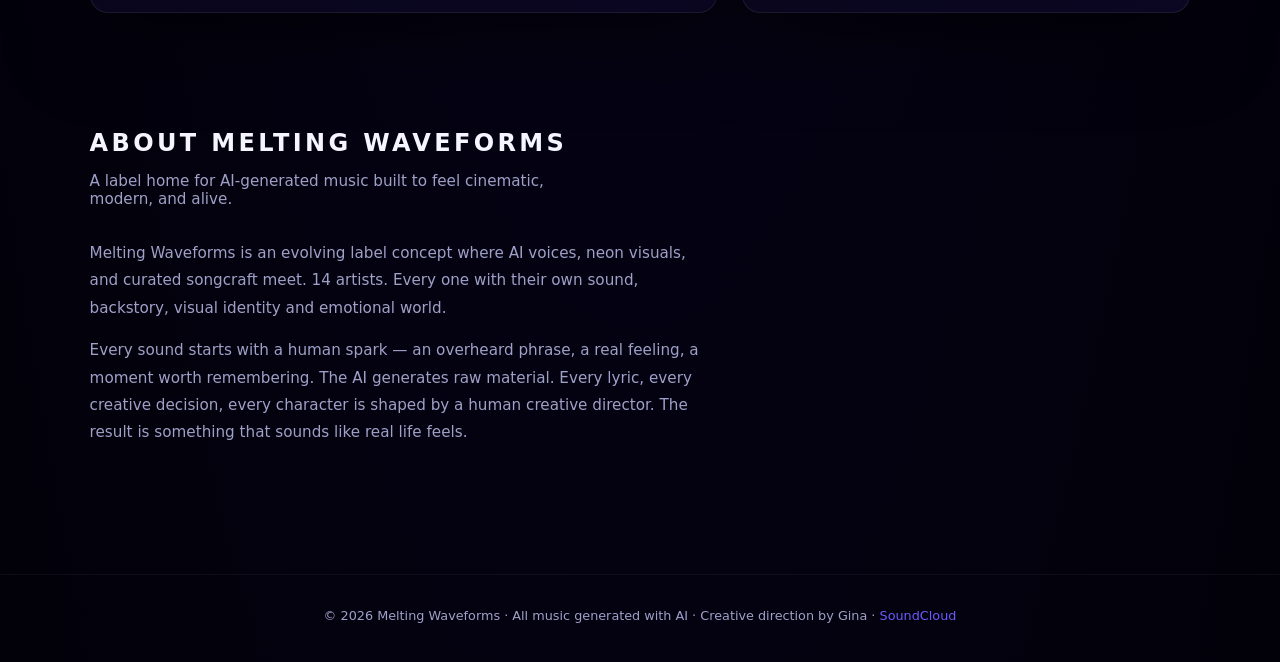
==== commit 96bb1956: "Update index.html" ====
--- a/index.html
+++ b/index.html
@@ -174,7 +174,7 @@
       <article class="artist-card artist-andy unreleased">
         <h3>Andy</h3>
         <p class="artist-tag">Neon indigo</p>
-        <p class="artist-desc">Post punk indie rock electronic from Los Angeles. Deep, low, and carrying something heavy. The National adjacent. Never overwrought.</p>
+        <p class="artist-desc">Post punk indie rock electronic from a place he wants to forget, now in Los Angeles. Deep, low, and carrying something heavy. The National adjacent. Never overwrought.</p>
         <p class="artist-meta">Coming soon</p>
         <span class="unreleased-badge">Coming Soon</span>
       </article>
--- a/styles.css
+++ b/styles.css
@@ -357,6 +357,24 @@
 .artist-lyrae { border-color: rgba(255, 107, 107, 0.3); }
 .artist-lyrae:hover { box-shadow: 0 0 30px rgba(255, 107, 107, 0.2); }
 
+.artist-colt { border-color: rgba(100, 200, 100, 0.3); }
+.artist-colt:hover { box-shadow: 0 0 30px rgba(100, 200, 100, 0.2); }
+
+.artist-andy { border-color: rgba(128, 112, 255, 0.3); }
+.artist-andy:hover { box-shadow: 0 0 30px rgba(128, 112, 255, 0.2); }
+
+.artist-avery { border-color: rgba(200, 126, 255, 0.3); }
+.artist-avery:hover { box-shadow: 0 0 30px rgba(200, 126, 255, 0.2); }
+
+.artist-piper { border-color: rgba(255, 220, 50, 0.3); }
+.artist-piper:hover { box-shadow: 0 0 30px rgba(255, 220, 50, 0.2); }
+
+.artist-robin { border-color: rgba(255, 180, 150, 0.3); }
+.artist-robin:hover { box-shadow: 0 0 30px rgba(255, 180, 150, 0.2); }
+
+.artist-k2 { border-color: rgba(0, 255, 150, 0.3); }
+.artist-k2:hover { box-shadow: 0 0 30px rgba(0, 255, 150, 0.2); }
+
 .artist-card:hover {
   transform: translateY(-3px);
 }
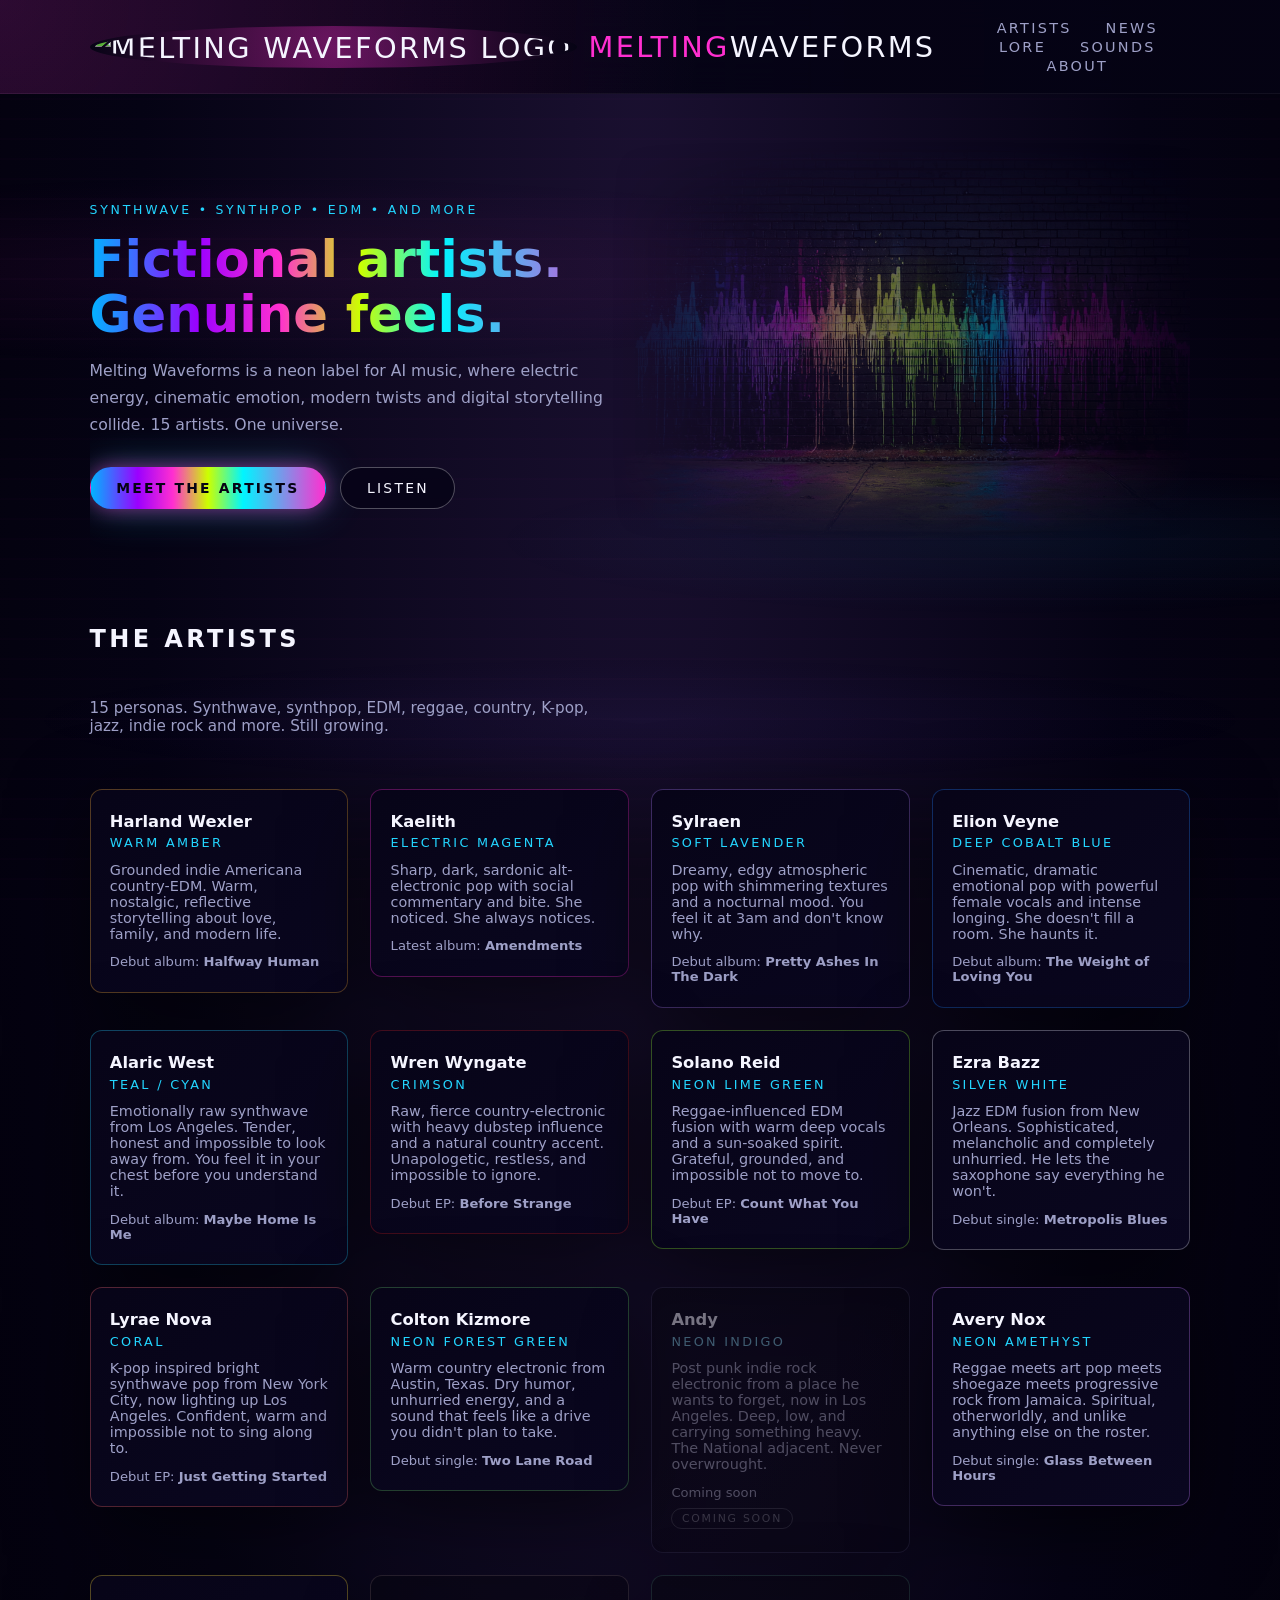
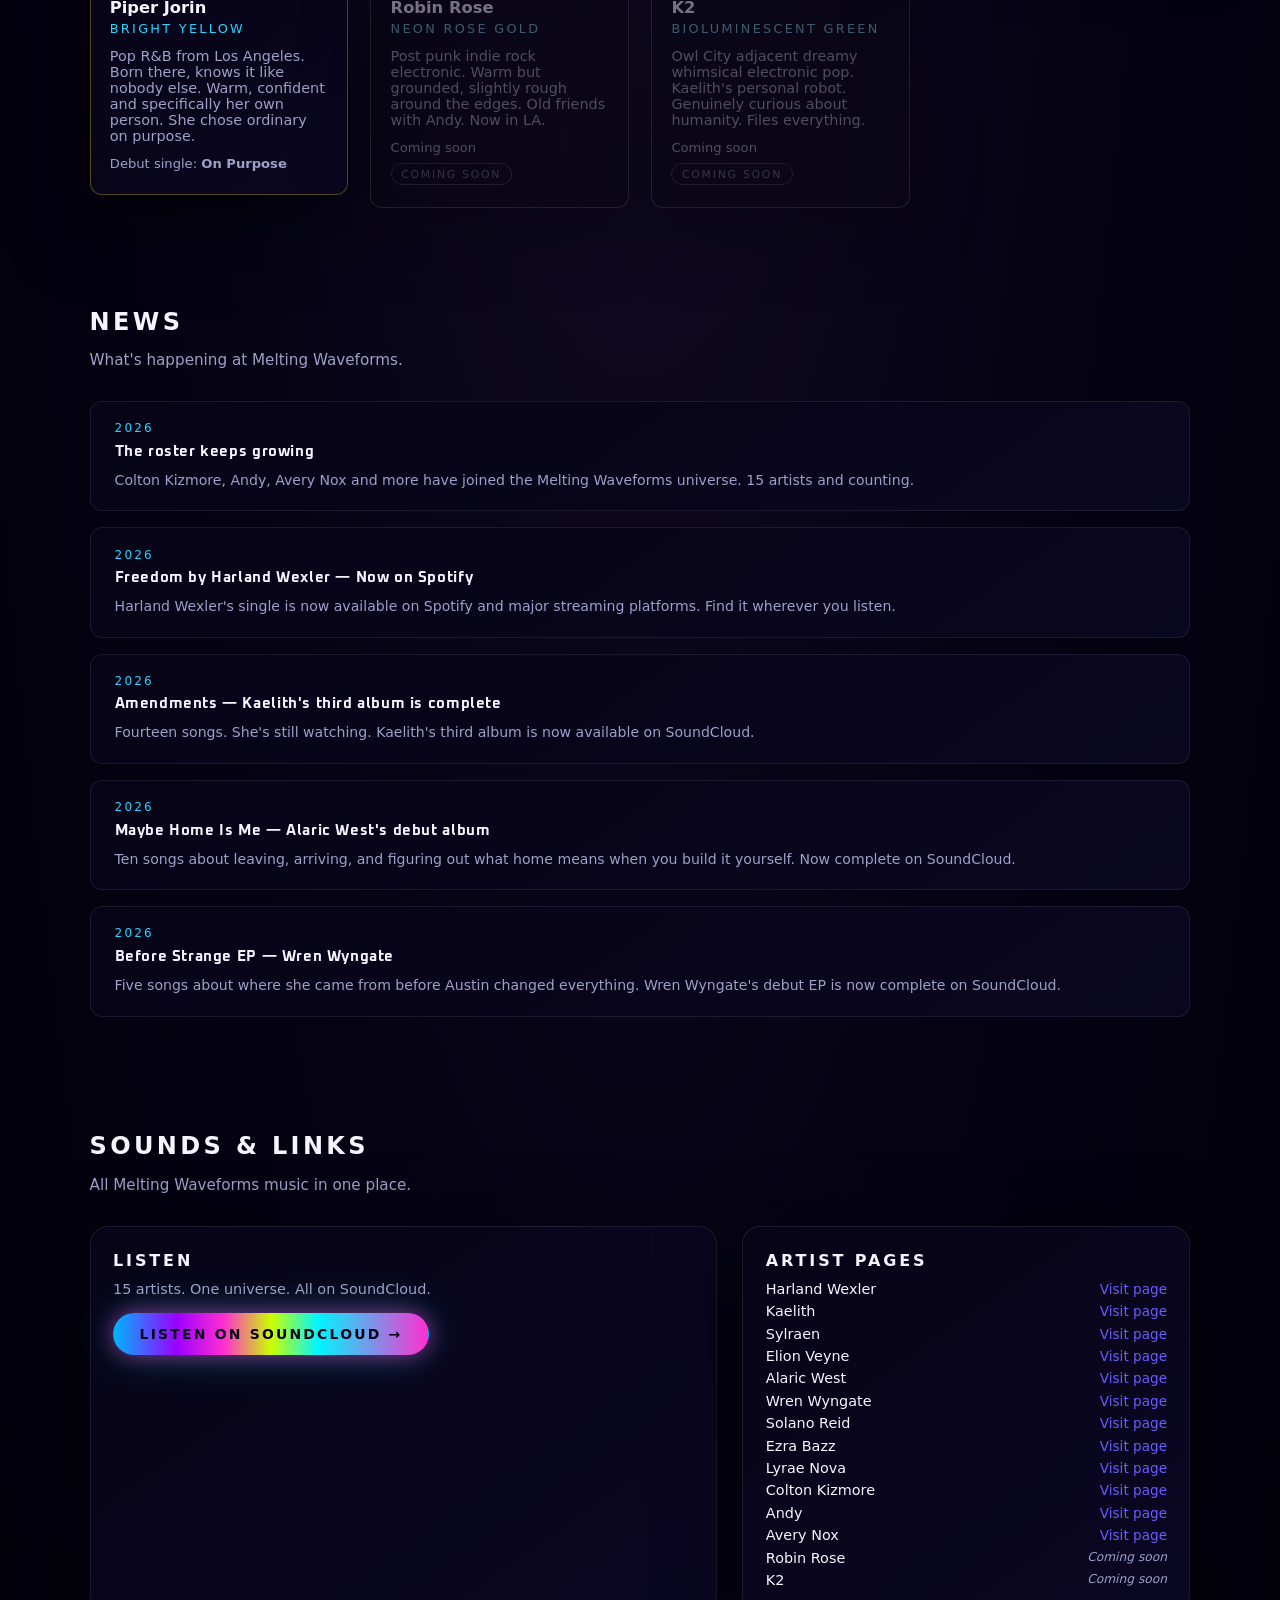
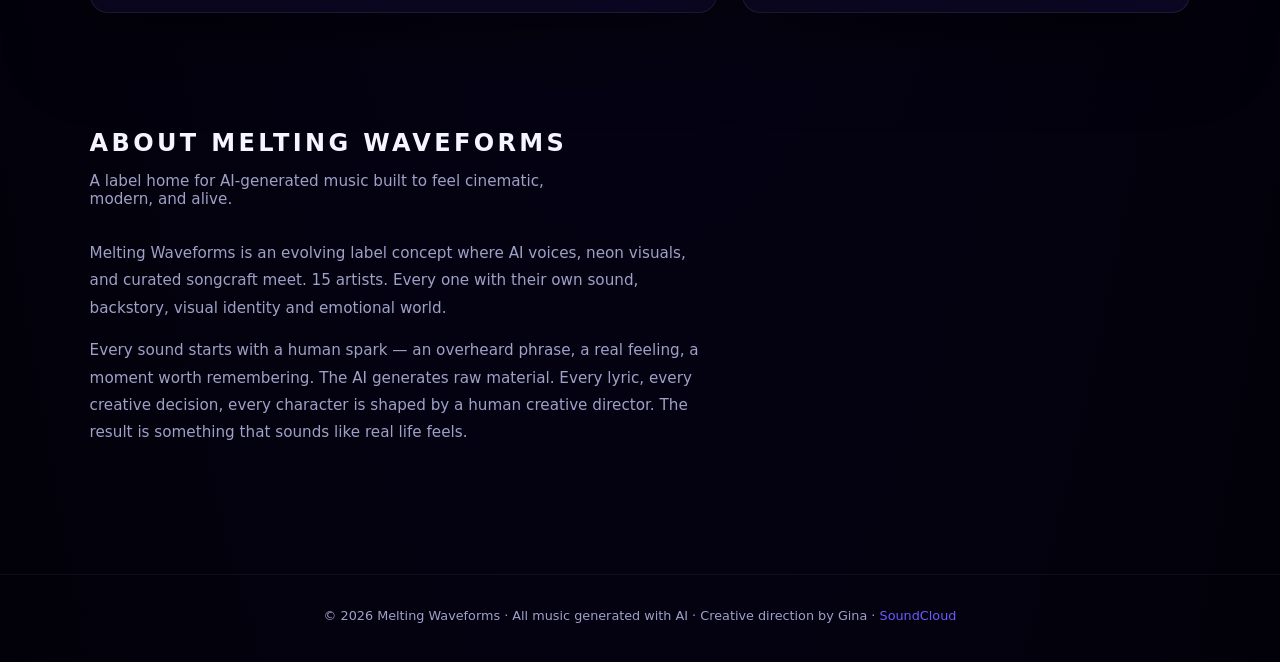
==== commit 016671d8: "Update index.html" ====
--- a/index.html
+++ b/index.html
@@ -289,7 +289,7 @@
     <section class="about" id="about">
       <h2 class="section-title">About Melting Waveforms</h2>
       <p class="section-subtitle">A label home for AI-generated music built to feel cinematic, modern, and alive.</p>
-      <p class="about-text">Melting Waveforms is an evolving label concept where AI voices, neon visuals, and curated songcraft meet. 14 artists. Every one with their own sound, backstory, visual identity and emotional world.</p>
+      <p class="about-text">Melting Waveforms is an evolving label concept where AI voices, neon visuals, and curated songcraft meet. 15 artists. Every one with their own sound, backstory, visual identity and emotional world.</p>
       <p class="about-text">Every sound starts with a human spark — an overheard phrase, a real feeling, a moment worth remembering. The AI generates raw material. Every lyric, every creative decision, every character is shaped by a human creative director. The result is something that sounds like real life feels.</p>
     </section>
   </main>
